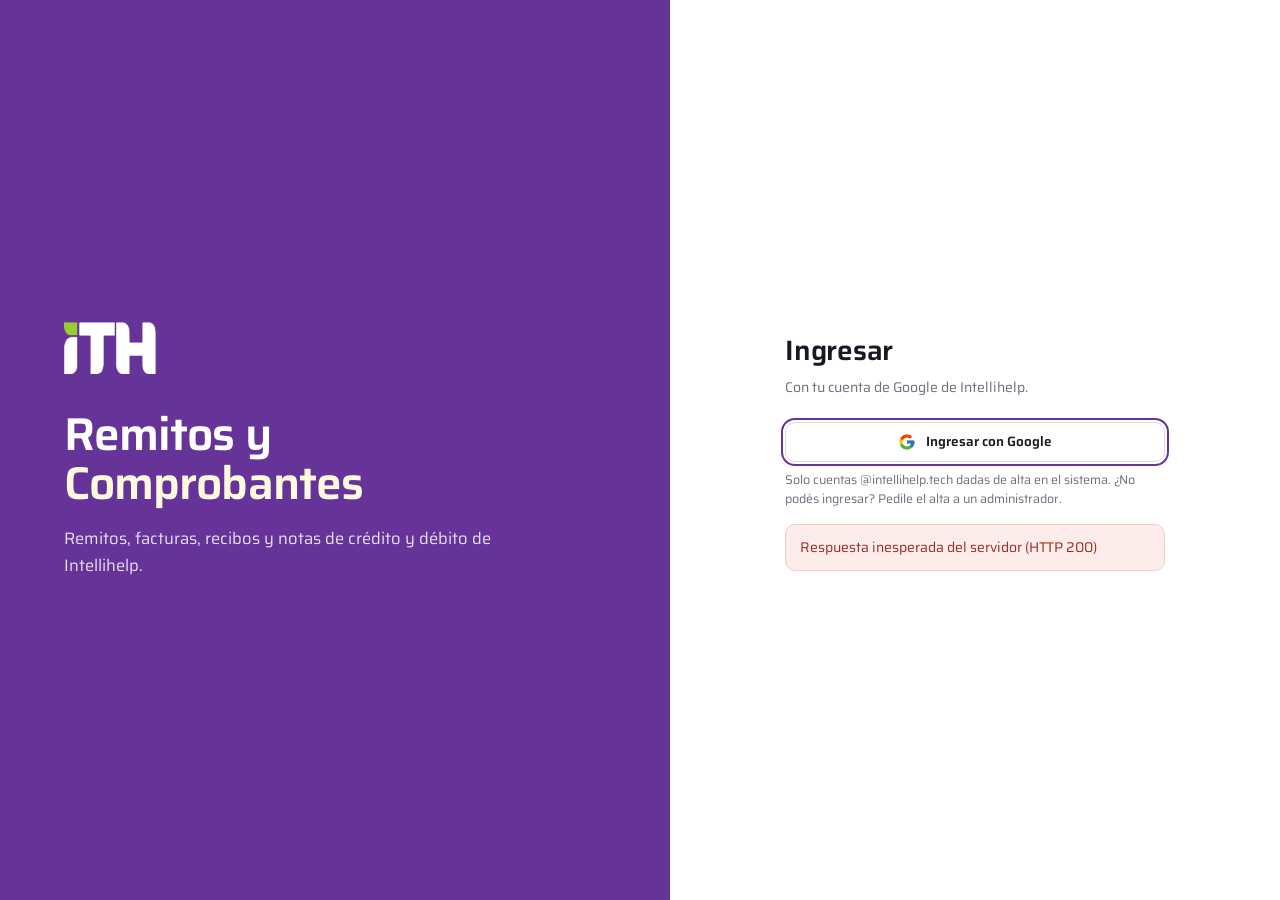
==== app/index.html @ 0719eb47 "Ingreso solo con Google: sin contraseñas ni segundo factor propios La aplicación es de uso interno y" ====
<!DOCTYPE html>
<html lang="es">
<head>
<meta charset="UTF-8">
<meta name="viewport" content="width=device-width, initial-scale=1">
<meta name="theme-color" content="#663399">
<meta name="description" content="Remitos, facturas, recibos y notas de crédito y débito de Intellihelp.">
<meta name="robots" content="noindex, nofollow">
<title>Remitos y Comprobantes · Intellihelp</title>
<link rel="stylesheet" href="css/fuentes.css?v=242">
<link rel="icon" href="assets/logos/favicon.png">
<link rel="stylesheet" href="css/styles.css?v=242">
</head>
<body data-view="inicio" class="sin-sesion">
<div class="app">

  <!-- ============================== Navegación ============================== -->
  <aside class="navbar" id="navbar" aria-label="Navegación principal">
    <div class="nav-brand">
      <img class="logo" src="assets/logos/ITH-logo-mark.png" alt="Intellihelp" width="46" height="26">
      <div class="brand-text"><strong>Intellihelp</strong><small>Remitos y comprobantes</small></div>
    </div>
    <nav class="nav-menu">
      <button class="nav-item" data-view="inicio">
        <svg viewBox="0 0 24 24" fill="none" stroke="currentColor" stroke-width="1.8" stroke-linecap="round" stroke-linejoin="round"><path d="M3 9.5 12 3l9 6.5V20a1 1 0 0 1-1 1h-5v-6H9v6H4a1 1 0 0 1-1-1z"/></svg>
        <span>Inicio</span></button>
      <p class="nav-label">Documentos</p>
      <button class="nav-item" data-view="remito">
        <svg viewBox="0 0 24 24" fill="none" stroke="currentColor" stroke-width="1.8" stroke-linecap="round" stroke-linejoin="round"><path d="M14 3H7a2 2 0 0 0-2 2v14a2 2 0 0 0 2 2h10a2 2 0 0 0 2-2V8z"/><path d="M14 3v5h5M9 13h6M9 17h6"/></svg>
        <span>Remitos</span></button>
      <button class="nav-item" data-view="factura">
        <svg viewBox="0 0 24 24" fill="none" stroke="currentColor" stroke-width="1.8" stroke-linecap="round" stroke-linejoin="round"><path d="M4 3h16v18l-3-2-2 2-3-2-3 2-2-2-3 2z"/><path d="M8 8h8M8 12h5"/></svg>
        <span>Facturas</span></button>
      <button class="nav-item" data-view="recibo">
        <svg viewBox="0 0 24 24" fill="none" stroke="currentColor" stroke-width="1.8" stroke-linecap="round" stroke-linejoin="round"><rect x="2" y="6" width="20" height="12" rx="2"/><circle cx="12" cy="12" r="2.5"/><path d="M6 12h.01M18 12h.01"/></svg>
        <span>Recibos</span></button>
      <button class="nav-item" data-view="nota">
        <svg viewBox="0 0 24 24" fill="none" stroke="currentColor" stroke-width="1.8" stroke-linecap="round" stroke-linejoin="round"><path d="M14 3H7a2 2 0 0 0-2 2v14a2 2 0 0 0 2 2h10a2 2 0 0 0 2-2V8z"/><path d="M14 3v5h5M9 15h6M12 12v6"/></svg>
        <span>Notas de crédito y débito</span></button>
      <p class="nav-label">Datos</p>
      <button class="nav-item" data-view="clientes">
        <svg viewBox="0 0 24 24" fill="none" stroke="currentColor" stroke-width="1.8" stroke-linecap="round" stroke-linejoin="round"><path d="M16 21v-2a4 4 0 0 0-4-4H6a4 4 0 0 0-4 4v2"/><circle cx="9" cy="7" r="4"/><path d="M22 21v-2a4 4 0 0 0-3-3.87M16 3.13A4 4 0 0 1 16 11"/></svg>
        <span>Clientes</span></button>
      <button class="nav-item" data-view="config">
        <svg viewBox="0 0 24 24" fill="none" stroke="currentColor" stroke-width="1.8" stroke-linecap="round" stroke-linejoin="round"><circle cx="12" cy="12" r="3"/><path d="M19.4 15a1.65 1.65 0 0 0 .33 1.82l.06.06a2 2 0 1 1-2.83 2.83l-.06-.06a1.65 1.65 0 0 0-1.82-.33 1.65 1.65 0 0 0-1 1.51V21a2 2 0 0 1-4 0v-.09A1.65 1.65 0 0 0 9 19.4a1.65 1.65 0 0 0-1.82.33l-.06.06a2 2 0 1 1-2.83-2.83l.06-.06a1.65 1.65 0 0 0 .33-1.82 1.65 1.65 0 0 0-1.51-1H3a2 2 0 0 1 0-4h.09A1.65 1.65 0 0 0 4.6 9a1.65 1.65 0 0 0-.33-1.82l-.06-.06a2 2 0 1 1 2.83-2.83l.06.06a1.65 1.65 0 0 0 1.82.33H9a1.65 1.65 0 0 0 1-1.51V3a2 2 0 0 1 4 0v.09a1.65 1.65 0 0 0 1 1.51 1.65 1.65 0 0 0 1.82-.33l.06-.06a2 2 0 1 1 2.83 2.83l-.06.06a1.65 1.65 0 0 0-.33 1.82V9a1.65 1.65 0 0 0 1.51 1H21a2 2 0 0 1 0 4h-.09a1.65 1.65 0 0 0-1.51 1Z"/></svg>
        <span>Configuración</span></button>
      <a class="nav-item solo-admin" href="panel.html" target="_blank" rel="noopener">
        <svg viewBox="0 0 24 24" fill="none" stroke="currentColor" stroke-width="1.8" stroke-linecap="round" stroke-linejoin="round"><rect x="3" y="3" width="7" height="9" rx="1.5"/><rect x="14" y="3" width="7" height="5" rx="1.5"/><rect x="14" y="12" width="7" height="9" rx="1.5"/><rect x="3" y="16" width="7" height="5" rx="1.5"/></svg>
        <span>Panel de la API</span></a>
    </nav>
    <div class="nav-foot">
      <div class="mode-chip" id="modeChip" title="Modo de trabajo y estado de la conexión"><span class="dot"></span><span id="modeChipT">Modo local</span></div>
      <div class="nav-user">
        <button class="nav-cuenta" id="btnCuenta" title="Mi cuenta"><span class="nav-ava" id="navAva">·</span><span class="nav-user-t"><strong id="navUser">Usuario</strong><small id="navRol"></small></span></button>
        <button class="icon-btn nav-salir" id="btnSalir" title="Cerrar sesión" aria-label="Cerrar sesión">
          <svg viewBox="0 0 24 24" fill="none" stroke="currentColor" stroke-width="1.9" stroke-linecap="round" stroke-linejoin="round"><path d="M9 21H5a2 2 0 0 1-2-2V5a2 2 0 0 1 2-2h4M16 17l5-5-5-5M21 12H9"/></svg></button>
      </div>
    </div>
  </aside>

  <div class="nav-backdrop" id="navBackdrop"></div>

  <!-- ============================ Área de trabajo ============================ -->
  <div class="workspace">
    <header class="topbar">
      <button class="icon-btn nav-toggle" id="btnNavToggle" title="Menú" aria-label="Mostrar u ocultar el menú">
        <svg viewBox="0 0 24 24" fill="none" stroke="currentColor" stroke-width="2" stroke-linecap="round"><path d="M3 6h18M3 12h18M3 18h18"/></svg>
      </button>
      <button class="icon-btn only-doc" id="btnToggleSidebar" title="Mostrar u ocultar el panel de datos" aria-label="Panel de datos">
        <svg viewBox="0 0 24 24" fill="none" stroke="currentColor" stroke-width="1.9" stroke-linecap="round" stroke-linejoin="round"><rect x="3" y="4" width="18" height="16" rx="2.5"/><path d="M9 4v16"/></svg>
      </button>
      <div class="crumb" id="crumb"><b>Inicio</b></div>
      <div class="spacer"></div>
      <div class="toolbar only-remito">
        <button class="btn ghost" id="btnNuevo" title="Empezar un remito nuevo">
          <svg viewBox="0 0 24 24" fill="none" stroke="currentColor" stroke-width="1.9" stroke-linecap="round"><path d="M12 5v14M5 12h14"/></svg><span>Nuevo</span></button>
        <button class="btn ghost" id="btnGuardar" title="Guardar (Ctrl+S)">
          <svg viewBox="0 0 24 24" fill="none" stroke="currentColor" stroke-width="1.9" stroke-linecap="round" stroke-linejoin="round"><path d="M19 21H5a2 2 0 0 1-2-2V5a2 2 0 0 1 2-2h11l5 5v11a2 2 0 0 1-2 2Z"/><path d="M17 21v-8H7v8M7 3v5h8"/></svg><span>Guardar</span></button>
        <button class="btn ghost" id="btnGuardados" title="Remitos guardados y copia de seguridad">
          <svg viewBox="0 0 24 24" fill="none" stroke="currentColor" stroke-width="1.9" stroke-linecap="round" stroke-linejoin="round"><path d="M3 7a2 2 0 0 1 2-2h4l2 2h8a2 2 0 0 1 2 2v8a2 2 0 0 1-2 2H5a2 2 0 0 1-2-2z"/></svg><span>Guardados</span></button>
        <span class="tb-divider"></span>
        <button class="btn ghost icon" id="btnAjustar" title="Ajuste fino de cada campo (milímetros)" aria-label="Ajustar campos">
          <svg viewBox="0 0 24 24" fill="none" stroke="currentColor" stroke-width="1.9" stroke-linecap="round"><path d="M4 21v-6M4 10V3M12 21v-9M12 6V3M20 21v-4M20 12V3M1 15h6M9 8h6M17 15h6"/></svg></button>
        <button class="btn ghost icon" id="btnCalibrar" title="Calibración de impresión" aria-label="Calibración">
          <svg viewBox="0 0 24 24" fill="none" stroke="currentColor" stroke-width="1.9" stroke-linecap="round" stroke-linejoin="round"><path d="M21 3H3v18h18z"/><path d="M3 9h3M3 15h3M9 3v3M15 3v3"/><circle cx="14" cy="14" r="3"/></svg></button>
        <button class="btn ghost" id="btnTestRemito" title="Imprimir una prueba con datos ficticios">
          <svg viewBox="0 0 24 24" fill="none" stroke="currentColor" stroke-width="1.9" stroke-linecap="round" stroke-linejoin="round"><path d="M9 3h6M10 3v6L4.5 18.5A2 2 0 0 0 6.2 21h11.6a2 2 0 0 0 1.7-2.5L14 9V3"/><path d="M7 15h10"/></svg><span>Prueba</span></button>
        <button class="btn ghost" id="btnAutorizar" title="Asigna el próximo número y el C.A.I. del talonario vigente">
          <svg viewBox="0 0 24 24" fill="none" stroke="currentColor" stroke-width="1.9" stroke-linecap="round" stroke-linejoin="round"><path d="M12 3 4 6v6c0 5 3.4 8.3 8 9 4.6-.7 8-4 8-9V6z"/><path d="m9 12 2 2 4-4"/></svg><span>Autorizar</span></button>
        <button class="btn ghost" id="btnDigital" title="Remito digital sin imprimir (RG 5678/2025): PDF y enlace de conformidad para el destinatario">
          <svg viewBox="0 0 24 24" fill="none" stroke="currentColor" stroke-width="1.9" stroke-linecap="round" stroke-linejoin="round"><rect x="6" y="2" width="12" height="20" rx="2"/><path d="M10 18h4M9 9l2 2 4-4"/></svg><span>Digital</span></button>
        <button class="btn primary" id="btnImprimir" title="Imprimir (Ctrl+P)">
          <svg viewBox="0 0 24 24" fill="none" stroke="currentColor" stroke-width="1.9" stroke-linecap="round" stroke-linejoin="round"><path d="M6 9V2h12v7M6 18H4a2 2 0 0 1-2-2v-5a2 2 0 0 1 2-2h16a2 2 0 0 1 2 2v5a2 2 0 0 1-2 2h-2"/><rect x="6" y="14" width="12" height="8" rx="1"/></svg><span>Imprimir</span></button>
      </div>
      <div class="toolbar only-comp">
        <button class="btn ghost" id="tbCompNuevo" title="Empezar un comprobante nuevo">
          <svg viewBox="0 0 24 24" fill="none" stroke="currentColor" stroke-width="1.9" stroke-linecap="round"><path d="M12 5v14M5 12h14"/></svg><span>Nuevo</span></button>
        <button class="btn ghost" id="tbCompGuardar" title="Guardar (Ctrl+S)">
          <svg viewBox="0 0 24 24" fill="none" stroke="currentColor" stroke-width="1.9" stroke-linecap="round" stroke-linejoin="round"><path d="M19 21H5a2 2 0 0 1-2-2V5a2 2 0 0 1 2-2h11l5 5v11a2 2 0 0 1-2 2Z"/><path d="M17 21v-8H7v8M7 3v5h8"/></svg><span>Guardar</span></button>
        <button class="btn ghost" id="tbCompPdf" title="Descargar en PDF">
          <svg viewBox="0 0 24 24" fill="none" stroke="currentColor" stroke-width="1.9" stroke-linecap="round" stroke-linejoin="round"><path d="M12 3v12m0 0 4-4m-4 4-4-4M5 21h14"/></svg><span>PDF</span></button>
        <button class="btn ghost" id="tbCompTest" title="Imprimir una prueba con datos ficticios">
          <svg viewBox="0 0 24 24" fill="none" stroke="currentColor" stroke-width="1.9" stroke-linecap="round" stroke-linejoin="round"><path d="M9 3h6M10 3v6L4.5 18.5A2 2 0 0 0 6.2 21h11.6a2 2 0 0 0 1.7-2.5L14 9V3"/><path d="M7 15h10"/></svg><span>Prueba</span></button>
        <button class="btn ghost" id="tbCompEmitir" hidden title="Guarda el comprobante y solicita el CAE a ARCA">
          <svg viewBox="0 0 24 24" fill="none" stroke="currentColor" stroke-width="1.9" stroke-linecap="round" stroke-linejoin="round"><path d="M12 3 4 6v6c0 5 3.4 8.3 8 9 4.6-.7 8-4 8-9V6z"/><path d="m9 12 2 2 4-4"/></svg><span>Emitir CAE</span></button>
        <button class="btn primary" id="tbCompImprimir" title="Imprimir (Ctrl+P)">
          <svg viewBox="0 0 24 24" fill="none" stroke="currentColor" stroke-width="1.9" stroke-linecap="round" stroke-linejoin="round"><path d="M6 9V2h12v7M6 18H4a2 2 0 0 1-2-2v-5a2 2 0 0 1 2-2h16a2 2 0 0 1 2 2v5a2 2 0 0 1-2 2h-2"/><rect x="6" y="14" width="12" height="8" rx="1"/></svg><span>Imprimir</span></button>
      </div>
    </header>

    <!-- ================================ Inicio ================================ -->
    <section class="view view-page" id="viewInicio">
      <div class="page-wrap-view">
        <div class="hero">
          <div>
            <h1 id="inicioHi">Buen día</h1>
            <p id="inicioFecha"></p>
          </div>
          <div class="quick">
            <button class="quick-btn" data-quick="remito"><span><svg viewBox="0 0 24 24" fill="none" stroke="currentColor" stroke-width="1.8" stroke-linecap="round" stroke-linejoin="round"><path d="M14 3H7a2 2 0 0 0-2 2v14a2 2 0 0 0 2 2h10a2 2 0 0 0 2-2V8z"/><path d="M14 3v5h5M12 11v6M9 14h6"/></svg></span>Nuevo remito</button>
            <button class="quick-btn" data-quick="factura"><span><svg viewBox="0 0 24 24" fill="none" stroke="currentColor" stroke-width="1.8" stroke-linecap="round" stroke-linejoin="round"><path d="M4 3h16v18l-3-2-2 2-3-2-3 2-2-2-3 2z"/><path d="M8 8h8M8 12h5"/></svg></span>Nueva factura</button>
            <button class="quick-btn" data-quick="recibo"><span><svg viewBox="0 0 24 24" fill="none" stroke="currentColor" stroke-width="1.8" stroke-linecap="round" stroke-linejoin="round"><rect x="2" y="6" width="20" height="12" rx="2"/><circle cx="12" cy="12" r="2.5"/></svg></span>Nuevo recibo</button>
            <button class="quick-btn" data-quick="cliente"><span><svg viewBox="0 0 24 24" fill="none" stroke="currentColor" stroke-width="1.8" stroke-linecap="round" stroke-linejoin="round"><path d="M16 21v-2a4 4 0 0 0-4-4H6a4 4 0 0 0-4 4v2"/><circle cx="9" cy="7" r="4"/><path d="M19 8v6M22 11h-6"/></svg></span>Nuevo cliente</button>
          </div>
        </div>
        <div class="stat-row" id="inicioStats"></div>
        <div class="card">
          <div class="card-head">
            <h2><svg viewBox="0 0 24 24" fill="none" stroke="currentColor" stroke-width="1.8" stroke-linecap="round" stroke-linejoin="round"><circle cx="12" cy="12" r="9"/><path d="M12 7v5l3 2"/></svg>Documentos recientes <em class="count" id="recentCount" hidden></em></h2>
            <div class="actions"><button class="btn sm" id="btnGestionar" title="Exportar o importar una copia de seguridad">Copia de seguridad</button></div>
          </div>
          <div class="doc-list" id="inicioRecent"></div>
        </div>
      </div>
    </section>

    <!-- ================================ Remito ================================ -->
    <section class="view view-remito" id="viewRemito">
      <div class="editor" id="editor">
        <div class="doc-aviso" id="remBloqueado" hidden>Remito autorizado: el número y el C.A.I. ya fueron asignados y sus datos no se modifican. Para un cambio, emití un remito nuevo.</div>
        <div class="section">
          <h3>Remito</h3>
          <div class="section-body">
            <div class="grid">
              <div class="field full"><label for="remFecha">Fecha <span class="note-auto">automática</span> <span class="note">(hora de Buenos Aires, editable)</span></label>
                <div class="inline-row">
                  <input type="date" id="remFecha" class="grow" data-path="fecha" title="Se completa con la fecha de hoy; se puede cambiar">
                  <button class="btn sm" id="btnFechaHoy" title="Volver a la fecha de hoy">Hoy</button>
                </div>
              </div>
              <div class="field"><label for="remPv">Punto de venta</label><input id="remPv" readonly title="Se define en Configuración → Conexión con ARCA"></div>
              <div class="field"><label for="remNumero">Nº de remito <span class="note-auto">lo asigna «Autorizar»</span></label><input id="remNumero" readonly placeholder="Sin autorizar" title="El número fiscal lo asigna la autorización contra el talonario vigente"></div>
              <div class="field"><label for="remCai">C.A.I.</label><input id="remCai" readonly placeholder="Lo asigna «Autorizar»" title="El C.A.I. sale del talonario cargado en el panel"></div>
              <div class="field"><label for="remCaiVto">Vencimiento del C.A.I.</label><input id="remCaiVto" readonly placeholder="—"></div>
              <div class="field full"><label for="remCopias">Ejemplares a imprimir</label><select id="remCopias">
                <option value="2">Original y duplicado (RG 1415)</option>
                <option value="1">Solo original</option>
              </select></div>
            </div>
            <div class="switch" id="remFacturadoFila" hidden>
              <label for="remFacturado">Facturado<span class="hint">Marcalo cuando el remito ya tiene su factura: sale de «pendientes de facturar».</span></label>
              <label class="toggle"><input type="checkbox" id="remFacturado"><span class="track"></span></label>
            </div>
            <p class="hint">El número, el C.A.I. y su vencimiento se imprimen en el documento completo. Con un talonario cargado, <b>Autorizar</b> los completa solos.</p>
          </div>
        </div>

        <div class="section">
          <h3>Cliente</h3>
          <div class="section-body">
            <div class="inline-row mb-md">
              <select id="selCliente" class="select-sm grow" aria-label="Cargar un cliente de la agenda"><option value="">Cargar cliente de la agenda…</option></select>
              <button class="btn sm" id="btnGuardarCliente" title="Guardar este cliente en la agenda">Guardar en agenda</button>
            </div>
            <div class="grid">
              <div class="field full"><label>Señor/es <span class="note">(opcional)</span></label><input data-path="cliente.senores" maxlength="160"></div>
              <div class="field full"><label>Razón social</label><input data-path="cliente.razonSocial" maxlength="160" autocomplete="organization"></div>
              <div class="field"><label>CUIT</label><input data-path="cliente.cuit" inputmode="numeric" pattern="[0-9]{2}-?[0-9]{8}-?[0-9]" maxlength="13" placeholder="30-12345678-9"></div>
              <div class="field"><label>Condición frente al IVA</label><select data-path="cliente.condIVA" title="Se imprime en el remito (RG 1415, Anexo V)">
                <option value="">Elegí…</option>
                <option>Responsable Inscripto</option>
                <option>Monotributo</option>
                <option>Exento</option>
                <option>No Responsable</option>
                <option>Consumidor Final</option>
                <option>Sujeto no categorizado</option>
              </select></div>
              <div class="field"><label>Teléfono</label><input type="tel" data-path="cliente.telefono" inputmode="tel" maxlength="40"></div>
              <div class="field full"><label>Domicilio</label><input data-path="cliente.domicilio" maxlength="160"></div>
              <div class="field"><label>Localidad</label><input data-path="cliente.localidad" maxlength="80"></div>
              <div class="field"><label>C.P.</label><input data-path="cliente.cp" maxlength="10" pattern="[A-Za-z]?[0-9]{4}[A-Za-z]{0,3}" placeholder="C1043 o 1043"></div>
              <div class="field"><label>Mail</label><input type="email" data-path="cliente.mail" inputmode="email" maxlength="120"></div>
              <div class="field"><label>Contacto</label><input data-path="cliente.nombre" maxlength="120"></div>
              <div class="field full"><label>Otros datos</label><input data-path="cliente.otrosDatos" maxlength="160"></div>
            </div>
          </div>
        </div>

        <div class="section">
          <h3>Ítems</h3>
          <div class="section-body">
            <div id="itemsList"></div>
            <button class="btn sm soft" id="btnAddItem">＋ Agregar ítem</button>
          </div>
        </div>

        <div class="section">
          <h3>Recibí conforme</h3>
          <div class="section-body">
            <div class="grid">
              <div class="field full">
                <label>Tipo de documento</label>
                <div class="radios">
                  <label><input type="radio" name="tipoDoc" value=""> Ninguno</label>
                  <label><input type="radio" name="tipoDoc" value="DNI"> DNI</label>
                  <label><input type="radio" name="tipoDoc" value="CI"> CI</label>
                  <label><input type="radio" name="tipoDoc" value="Pasaporte"> Pasaporte</label>
                  <label><input type="radio" name="tipoDoc" value="Otro"> Otro</label>
                </div>
              </div>
              <div class="field"><label>Nombre y apellido</label><input data-path="recibi.nombre" maxlength="120"></div>
              <div class="field"><label>Documento Nº</label><input data-path="recibi.documentoNro" inputmode="numeric" maxlength="20"></div>
              <div class="field"><label>Sector</label><input data-path="recibi.sector" maxlength="80"></div>
              <div class="field"><label>Puesto</label><input data-path="recibi.puesto" maxlength="80"></div>
            </div>
          </div>
        </div>

        <div class="section">
          <h3>Datos del transportista</h3>
          <div class="section-body">
            <div class="grid">
              <div class="field full"><label>Traslado</label><select data-path="transporte.tipo" title="Con transporte de un tercero se informan su razón social, CUIT y domicilio (RG 1415, Anexo V, IV)">
                <option value="">Elegí…</option>
                <option value="propio">Con transporte propio</option>
                <option value="tercero">Por un transportista (tercero)</option>
              </select></div>
              <div class="field"><label>Nombre o razón social</label><input data-path="transporte.nombre" maxlength="120"></div>
              <div class="field"><label>CUIT del transportista</label><input data-path="transporte.cuit" inputmode="numeric" maxlength="13" placeholder="30-12345678-9"></div>
              <div class="field full"><label>Domicilio del transportista</label><input data-path="transporte.domicilio" maxlength="160"></div>
              <div class="field"><label>Vehículo</label><input data-path="transporte.vehiculo" maxlength="120"></div>
              <div class="field"><label>Chofer</label><input data-path="transporte.chofer" maxlength="120"></div>
              <div class="field"><label>Lugar de entrega</label><input data-path="transporte.lugarEntrega" maxlength="160"></div>
              <div class="field"><label>Fecha</label><input type="date" data-path="transporte.fecha"></div>
              <div class="field"><label>Hora</label><input type="time" data-path="transporte.hora"></div>
              <div class="field full"><label>Observaciones</label><textarea data-path="transporte.observaciones" rows="2" maxlength="600"></textarea></div>
            </div>
          </div>
        </div>
      </div>

      <div class="preview-pane" id="previewPane">
        <div class="pv-tools no-print">
          <div class="mode-switch" id="modeSwitch" role="group" aria-label="Modo de impresión">
            <button data-mode="overlay" class="active" title="Imprime solo los datos sobre el remito pre-impreso">Sobre pre-impreso</button>
            <button data-mode="full" title="Genera el remito completo (papel en blanco o PDF)">Documento completo</button>
          </div>
          <button class="btn sm" id="btnPdf" title="Descargar el remito en PDF">
            <svg viewBox="0 0 24 24" fill="none" stroke="currentColor" stroke-width="1.9" stroke-linecap="round" stroke-linejoin="round"><path d="M12 3v12m0 0 4-4m-4 4-4-4M5 21h14"/></svg><span>PDF</span></button>
        </div>
        <div class="page-wrap">
          <div class="page" id="page">
            <div class="template" id="template"></div>
            <div class="data-layer" id="dataLayer"></div>
          </div>
        </div>
        <!-- Ejemplares ORIGINAL / DUPLICADO: se arman solo al imprimir (RG 1415, art. 14) -->
        <div class="print-copies" id="printCopies"></div>
        <div class="zoombar no-print">
          <button class="btn ghost" id="zoomOut" aria-label="Alejar">−</button>
          <span class="zval" id="zoomVal">100%</span>
          <button class="btn ghost" id="zoomIn" aria-label="Acercar">＋</button>
          <button class="btn ghost sm" id="zoomFit" title="Ajustar a la ventana" aria-label="Ajustar a la ventana">⤢</button>
        </div>
      </div>
    </section>

    <!-- ============================ Configuración ============================ -->
    <section class="view view-page" id="viewConfig">
      <div class="page-wrap-view">
        <div class="page-head">
          <div><h1>Configuración</h1><p>Impresión en este equipo y conexión con ARCA para la emisión electrónica.</p></div>
        </div>
        <div class="cfg-tabs" role="tablist">
          <button class="cfg-tab active" data-tab="local" role="tab">Impresión</button>
          <button class="cfg-tab" data-tab="api" role="tab">Conexión con ARCA</button>
          <button class="cfg-tab solo-admin" data-tab="usuarios" role="tab">Usuarios</button>
        </div>

        <div class="cfg-panel active" id="cfgLocal">
          <div class="cfg-card">
            <div class="cfg-card-head">
              <div><h3>Impresión en este equipo</h3><p>Los documentos se guardan en este navegador y se imprimen sin conexión. La calibración se ajusta una vez por impresora.</p></div>
              <span class="mode-pill on">Activa</span>
            </div>
            <ul class="cfg-list">
              <li>Impresión sobre el remito pre-impreso, calibrada al milímetro, o documento completo en papel en blanco o PDF.</li>
              <li>Agenda de clientes con importación desde CSV o Excel.</li>
              <li>Copia de seguridad: exportar e importar todos los datos en un archivo.</li>
            </ul>
            <div class="cfg-actions">
              <button class="btn" id="cfgOpenCalib">Abrir la calibración de impresión</button>
            </div>
          </div>
        </div>

        <div class="cfg-panel" id="cfgApi">
          <div class="cfg-card">
            <div class="cfg-card-head">
              <div><h3>Datos del emisor</h3><p>Facturas, recibos y notas con validez fiscal a través de los web services de ARCA. El remito se autoriza con su C.A.I.</p></div>
              <span class="mode-pill wait" id="apiStatePill">Pendiente</span>
            </div>
            <div class="cfg-grid">
              <div class="field"><label for="apiAmbiente">Ambiente</label><select id="apiAmbiente"><option value="homologacion">Homologación (pruebas)</option><option value="produccion">Producción</option></select></div>
              <div class="field"><label for="apiCuit">CUIT del emisor</label><input id="apiCuit" inputmode="numeric" pattern="[0-9]{2}-?[0-9]{8}-?[0-9]" maxlength="13" placeholder="30-71140975-7"></div>
              <div class="field"><label for="apiPv">Punto de venta <span class="note">(web services)</span></label><input id="apiPv" inputmode="numeric" pattern="[0-9]{1,5}" maxlength="5" placeholder="Ej. 2"></div>
              <div class="field"><label for="remPvCfg">Punto de venta de remitos <span class="note">(C.A.I.)</span></label><input id="remPvCfg" inputmode="numeric" pattern="[0-9]{1,5}" maxlength="5" placeholder="Ej. 1"></div>
            </div>
            <div class="switch cfg-switch">
              <label for="apiEnabled">Emisión electrónica<span class="hint">La numeración de cada comprobante se toma de ARCA (último autorizado + 1).</span></label>
              <label class="toggle"><input type="checkbox" id="apiEnabled"><span class="track"></span></label>
            </div>
            <p class="hint solo-operador">Solo un administrador puede modificar estos datos.</p>
            <div class="cfg-alert" id="apiAlert" hidden></div>
            <div class="cfg-actions">
              <button class="btn primary" id="apiSave">Guardar</button>
              <a class="btn ghost" href="docs/guia-credenciales-arca.pdf?v=242" target="_blank" rel="noopener">Instructivo de alta en ARCA (PDF)</a>
            </div>
          </div>

          <div class="cfg-card">
            <div class="cfg-card-head">
              <div><h3>Certificado digital</h3><p>El certificado y la clave privada se guardan en el servidor, cifrados. Nunca quedan en este navegador ni vuelven a mostrarse.</p></div>
              <span class="mode-pill wait" id="certPill">Sin cargar</span>
            </div>
            <div id="certStatus"></div>
            <div class="cfg-alert" id="certAlert" hidden></div>
            <div class="cfg-actions">
              <button class="btn primary" id="certUpload">Cargar certificado</button>
              <button class="btn" id="certTest" disabled>Probar conexión</button>
              <button class="btn danger" id="certDelete" disabled>Quitar</button>
            </div>
          </div>

          <div class="cfg-note">
            La numeración es correlativa por punto de venta y tipo de comprobante, y ARCA la valida al autorizar.
            El remito clase R no se autoriza por web service: lleva el <b>C.A.I.</b> del talonario, que se carga en el Panel.
          </div>
        </div>

        <div class="cfg-panel" id="cfgUsuarios">
          <div class="cfg-card">
            <div class="cfg-card-head">
              <div><h3>Usuarios</h3><p>Quiénes ingresan al sistema (con su cuenta de Google de Intellihelp) y con qué rol. Los operadores cargan e imprimen documentos; los administradores además gestionan usuarios, ajustes y el certificado de ARCA.</p></div>
              <button class="btn primary" id="btnNuevoUsuario">
                <svg viewBox="0 0 24 24" fill="none" stroke="currentColor" stroke-width="2" stroke-linecap="round"><path d="M12 5v14M5 12h14"/></svg><span>Nuevo usuario</span></button>
            </div>
            <div class="user-list" id="usuariosLista"></div>
          </div>
        </div>
      </div>
    </section>

    <!-- =============================== Clientes =============================== -->
    <section class="view view-page" id="viewClientes">
      <div class="page-wrap-view">
        <div class="page-head">
          <div><h1>Clientes</h1><p>Se cargan una vez y completan cualquier documento al instante.</p></div>
          <div class="actions">
            <button class="btn" id="btnImportarCli" title="Importar clientes desde un archivo CSV o Excel">
              <svg viewBox="0 0 24 24" fill="none" stroke="currentColor" stroke-width="1.9" stroke-linecap="round" stroke-linejoin="round"><path d="M12 15V3m0 0 4 4m-4-4-4 4M5 21h14"/></svg><span>Importar CSV o Excel</span></button>
            <button class="btn ghost" id="btnPlantillaCli" title="Descargar una planilla modelo">Planilla modelo</button>
            <button class="btn primary" id="btnNuevoCliente">
              <svg viewBox="0 0 24 24" fill="none" stroke="currentColor" stroke-width="2" stroke-linecap="round"><path d="M12 5v14M5 12h14"/></svg><span>Nuevo cliente</span></button>
          </div>
          <input type="file" id="cliImportFile" accept=".csv,.xlsx,.xls,text/csv,application/vnd.ms-excel,application/vnd.openxmlformats-officedocument.spreadsheetml.sheet" hidden>
        </div>
        <div class="clientes-bar">
          <div class="search-box">
            <svg viewBox="0 0 24 24" fill="none" stroke="currentColor" stroke-width="1.9" stroke-linecap="round" stroke-linejoin="round"><circle cx="11" cy="11" r="7"/><path d="m21 21-4.3-4.3"/></svg>
            <input id="cliSearch" type="search" placeholder="Buscar por razón social, CUIT, localidad o mail…" aria-label="Buscar clientes">
          </div>
          <span class="panel-count" id="cliCount"></span>
        </div>
        <div class="cli-grid" id="cliGrid"></div>
      </div>
    </section>

    <!-- ============== Comprobantes: factura, recibo y notas ============== -->
    <section class="view view-comprobante" id="viewComprobante">
      <div class="editor" id="compEditor"></div>
      <div class="preview-pane comp-preview" id="compPreview">
        <div class="pv-tools no-print">
          <span class="comp-badge" id="compBadge">Documento</span>
          <div class="comp-zoom">
            <button class="btn ghost" id="compZoomOut" aria-label="Alejar">−</button>
            <span class="zval" id="compZoomVal">100%</span>
            <button class="btn ghost" id="compZoomIn" aria-label="Acercar">＋</button>
            <button class="btn ghost sm" id="btnCompFit" title="Ajustar a la ventana" aria-label="Ajustar a la ventana">⤢</button>
          </div>
        </div>
        <div class="page-wrap" id="compWrap"><div class="comp-page" id="compPage"></div></div>
        <div class="print-copies" id="compPrintCopies"></div>
      </div>
    </section>
  </div>
</div>

<!-- ========================= Calibración de impresión ========================= -->
<div class="backdrop" id="backdrop"></div>
<aside class="calib" id="calib" aria-label="Calibración">
  <div class="calib-head">
    <h3>Calibración de impresión</h3>
    <button class="btn ghost icon" id="calibClose" aria-label="Cerrar">✕</button>
  </div>
  <div class="calib-body">
    <p class="cal-mode-wrap">Ajustando: <span class="cal-mode ov" id="calModeBadge">Sobre pre-impreso</span></p>
    <p class="hint">Cada modo guarda su propia calibración: lo que se mueve en el documento completo no afecta al pre-impreso.</p>
    <div class="row"><label for="calPaper">Tamaño de papel</label><select id="calPaper" class="select-sm"></select></div>
    <div class="row"><label for="calOffX">Desplazamiento horizontal (mm)</label><div class="slider"><input type="range" id="calOffX" min="-20" max="20" step="0.5"><output id="calOffXv"></output></div></div>
    <div class="row"><label for="calOffY">Desplazamiento vertical (mm)</label><div class="slider"><input type="range" id="calOffY" min="-20" max="20" step="0.5"><output id="calOffYv"></output></div></div>
    <div class="row"><label for="calScaleX">Escala horizontal (%)</label><div class="slider"><input type="range" id="calScaleX" min="90" max="110" step="0.25"><output id="calScaleXv"></output></div></div>
    <div class="row"><label for="calScaleY">Escala vertical (%)</label><div class="slider"><input type="range" id="calScaleY" min="90" max="110" step="0.25"><output id="calScaleYv"></output></div></div>
    <div class="row"><label for="calFont">Tamaño de letra (%)</label><div class="slider"><input type="range" id="calFont" min="80" max="130" step="1"><output id="calFontv"></output></div></div>
    <div class="row"><label for="calGuide">Opacidad del formulario guía (%)</label><div class="slider"><input type="range" id="calGuide" min="0" max="70" step="1"><output id="calGuidev"></output></div></div>
    <p class="hint">Para calibrar: imprimí la hoja de prueba sobre un remito pre-impreso y ajustá el desplazamiento hasta que todo coincida. Imprimí con márgenes en cero y sin «ajustar a la página».</p>
  </div>
  <div class="calib-foot">
    <button class="btn sm" id="calPositions" title="Imprime el nombre de cada campo en su lugar">Probar posiciones</button>
    <button class="btn sm" id="calTest" title="Imprime una grilla en milímetros">Hoja de prueba</button>
    <button class="btn sm danger" id="calReset">Restablecer</button>
  </div>
</aside>

<!-- ============================ Remitos guardados ============================ -->
<div class="backdrop" id="backdrop2"></div>
<aside class="calib" id="saved" aria-label="Remitos guardados">
  <div class="calib-head">
    <h3>Remitos guardados</h3>
    <button class="btn ghost icon" id="savedClose" aria-label="Cerrar">✕</button>
  </div>
  <div class="calib-body"><div id="savedList"></div></div>
  <div class="calib-foot">
    <button class="btn sm solo-admin" id="btnExport" title="Descarga remitos, comprobantes y clientes (queda registrado en la auditoría)">Exportar copia de seguridad</button>
    <button class="btn sm solo-admin" id="btnImport">Importar</button>
    <input type="file" id="importFile" accept="application/json,.json" hidden>
  </div>
</aside>

<!-- ============================== Ajuste por campo ============================== -->
<div class="backdrop" id="backdrop3"></div>
<aside class="calib wide" id="adjust" aria-label="Ajuste fino por campo">
  <div class="calib-head">
    <h3>Ajuste fino por campo</h3>
    <button class="btn ghost icon" id="adjustClose" aria-label="Cerrar">✕</button>
  </div>
  <div class="calib-body">
    <p class="cal-mode-wrap">Ajustando: <span class="cal-mode ov" id="adjModeBadge">Sobre pre-impreso</span></p>
    <p class="hint">Mueve cada campo al milímetro. Se guarda solo y se aplica al instante; cada modo tiene su propio ajuste.</p>
    <div class="adj-tools">
      <label for="adjStep">Paso <select id="adjStep" class="select-sm"><option value="0.5">0,5 mm</option><option value="0.25">0,25 mm</option><option value="1">1 mm</option></select></label>
      <button class="btn sm danger ml-auto" id="adjResetAll">Restablecer todo</button>
    </div>
    <div class="adj-head"><span>Campo</span><span>Horizontal</span><span>Vertical</span></div>
    <div id="adjList"></div>
  </div>
</aside>

<!-- ================================ Cliente ================================ -->
<div class="backdrop" id="backdrop4"></div>
<aside class="calib wide" id="clienteModal" aria-label="Cliente">
  <div class="calib-head">
    <h3 id="cliModalTitle">Nuevo cliente</h3>
    <button class="btn ghost icon" id="cliModalClose" aria-label="Cerrar">✕</button>
  </div>
  <div class="calib-body">
    <div class="grid">
      <div class="field full"><label for="cliRazon">Razón social</label><input id="cliRazon" maxlength="160"></div>
      <div class="field"><label for="cliCuit">CUIT</label><input id="cliCuit" inputmode="numeric" pattern="[0-9]{2}-?[0-9]{8}-?[0-9]" maxlength="13" placeholder="30-12345678-9"></div>
      <div class="field"><label for="cliTel">Teléfono</label><input type="tel" id="cliTel" inputmode="tel" maxlength="40"></div>
      <div class="field full"><label for="cliSenores">Señor/es <span class="note">(opcional)</span></label><input id="cliSenores" maxlength="160"></div>
      <div class="field full"><label for="cliDom">Domicilio</label><input id="cliDom" maxlength="160"></div>
      <div class="field"><label for="cliLoc">Localidad</label><input id="cliLoc" maxlength="80"></div>
      <div class="field"><label for="cliCp">C.P.</label><input id="cliCp" maxlength="10" pattern="[A-Za-z]?[0-9]{4}[A-Za-z]{0,3}" placeholder="C1043 o 1043"></div>
      <div class="field"><label for="cliMail">Mail</label><input type="email" id="cliMail" inputmode="email" maxlength="120"></div>
      <div class="field"><label for="cliNombre">Contacto</label><input id="cliNombre" maxlength="120"></div>
      <div class="field full"><label for="cliOtros">Otros datos</label><input id="cliOtros" maxlength="160"></div>
    </div>
  </div>
  <div class="calib-foot">
    <button class="btn primary" id="cliSave">Guardar cliente</button>
    <button class="btn ghost" id="cliCancel">Cancelar</button>
  </div>
</aside>

<!-- ======================== Carga del certificado de ARCA ======================== -->
<div class="backdrop" id="backdrop5"></div>
<aside class="calib wide" id="certModal" aria-label="Cargar certificado de ARCA">
  <div class="calib-head">
    <h3>Cargar certificado de ARCA</h3>
    <button class="btn ghost icon" id="certClose" aria-label="Cerrar">✕</button>
  </div>
  <form class="calib-body" id="certForm" autocomplete="off">
    <div class="secure-note">
      <svg viewBox="0 0 24 24" fill="none" stroke="currentColor" stroke-width="1.9" stroke-linecap="round" stroke-linejoin="round"><rect x="4" y="11" width="16" height="10" rx="2"/><path d="M8 11V7a4 4 0 0 1 8 0v4"/></svg>
      <span>Los archivos viajan una sola vez por HTTPS al servidor, que valida que la clave corresponda al certificado y los guarda cifrados (AES-256-GCM). No se guardan en este equipo.</span>
    </div>
    <div class="grid">
      <div class="field full"><label for="certAmbiente">Ambiente</label><select id="certAmbiente"><option value="homologacion">Homologación (pruebas)</option><option value="produccion">Producción</option></select></div>
      <div class="field full"><label>Certificado <span class="note">(.crt o .pem emitido por ARCA)</span></label><div class="file-pick"><input type="file" id="certFile" accept=".crt,.pem,.cer,application/x-x509-ca-cert"><label for="certFile" class="btn sm">Elegir archivo</label><span class="file-name" data-for="certFile">Ningún archivo elegido</span></div></div>
      <div class="field full"><label>Clave privada <span class="note">(.key generada con el pedido)</span></label><div class="file-pick"><input type="file" id="keyFile" accept=".key,.pem"><label for="keyFile" class="btn sm">Elegir archivo</label><span class="file-name" data-for="keyFile">Ningún archivo elegido</span></div></div>
      <div class="field full"><label for="keyPass">Contraseña de la clave <span class="note">(solo si la clave está protegida)</span></label><input type="password" id="keyPass" autocomplete="off"></div>
      <p class="hint full">La operación se confirma con tu ingreso con Google. Si pasaron más de 15 minutos desde que ingresaste, se te pide confirmar con Google de nuevo.</p>
    </div>
    <div class="cfg-alert" id="certFormAlert" hidden></div>
  </form>
  <div class="calib-foot">
    <button class="btn primary" id="certSend" form="certForm" type="submit">Validar y guardar</button>
    <button class="btn ghost" id="certCancel" type="button">Cancelar</button>
  </div>
</aside>

<!-- ============================= Remito digital ============================= -->
<div class="backdrop" id="backdrop8"></div>
<aside class="calib" id="digitalModal" aria-label="Remito digital">
  <div class="calib-head">
    <h3>Remito digital</h3>
    <button class="btn ghost icon" id="digitalClose" aria-label="Cerrar">✕</button>
  </div>
  <div class="calib-body">
    <p class="hint">RG 5678/2025: el remito autorizado puede no imprimirse si viaja en formato digital (por ejemplo, el PDF en el celular del chofer) y el destinatario confirma la recepción por este enlace. La copia digital se conserva en el sistema.</p>
    <div id="digitalEstado"></div>
    <div class="tfa-qr" id="digitalQr"></div>
    <div class="field full"><label for="digitalUrl">Enlace de conformidad</label>
      <div class="inline-row"><input id="digitalUrl" readonly class="grow"><button class="btn sm" type="button" id="digitalCopiar">Copiar</button></div>
    </div>
    <div class="inline-row mt-sm">
      <button class="btn sm" type="button" id="digitalCompartir">Compartir</button>
      <a class="btn sm" id="digitalCorreo" href="#">Enviar por correo</a>
      <button class="btn sm" type="button" id="digitalRenovar">Generar un enlace nuevo</button>
    </div>
    <p class="hint">El enlace vence a los 60 días. Generar uno nuevo invalida el anterior.</p>
  </div>
  <div class="calib-foot">
    <button class="btn primary" type="button" id="digitalPdf">Descargar PDF digital</button>
    <button class="btn ghost" type="button" id="digitalCancelar">Cerrar</button>
  </div>
</aside>

<!-- ================================ Mi cuenta ================================ -->
<div class="backdrop" id="backdrop6"></div>
<aside class="calib" id="cuentaModal" aria-label="Mi cuenta">
  <div class="calib-head">
    <h3>Mi cuenta</h3>
    <button class="btn ghost icon" id="cuentaClose" aria-label="Cerrar">✕</button>
  </div>
  <div class="calib-body">
    <div class="cuenta-datos">
      <strong id="cuentaNombre"></strong>
      <span id="cuentaEmail"></span>
      <span class="cal-mode ov" id="cuentaRol"></span>
    </div>
    <p class="hint">Ingresás con tu cuenta de Google de Intellihelp: la aplicación no usa contraseñas propias. La seguridad de la cuenta (contraseña y verificación en dos pasos) se administra en Google.</p>
    <button class="btn danger mt-sm" type="button" id="cuentaSalir">Cerrar sesión</button>
  </div>
</aside>

<!-- ================================= Usuario ================================= -->
<div class="backdrop" id="backdrop7"></div>
<aside class="calib wide" id="usuarioModal" aria-label="Usuario">
  <div class="calib-head">
    <h3 id="usuarioTitulo">Nuevo usuario</h3>
    <button class="btn ghost icon" id="usuarioClose" aria-label="Cerrar">✕</button>
  </div>
  <form class="calib-body" id="usuarioForm" autocomplete="off">
    <div class="grid">
      <div class="field full"><label for="usrNombre">Nombre y apellido</label><input id="usrNombre" placeholder="Nombre y apellido" maxlength="120" required></div>
      <div class="field full"><label for="usrEmail">Correo</label><input type="email" id="usrEmail" placeholder="nombre@intellihelp.tech" maxlength="160" required></div>
      <div class="field full"><label for="usrRol">Rol</label><select id="usrRol"><option value="operador">Operador</option><option value="admin">Administrador</option></select></div>
    </div>
    <div class="switch" id="usrActivoFila">
      <label for="usrActivo">Usuario activo<span class="hint">Un usuario desactivado no puede ingresar.</span></label>
      <label class="toggle"><input type="checkbox" id="usrActivo"><span class="track"></span></label>
    </div>
    <p class="hint" id="usrAyuda">La persona ingresa con «Ingresar con Google» usando este correo de Intellihelp: no hay contraseñas que entregar.</p>
    <div class="cfg-alert" id="usuarioAlert" hidden></div>
    <div class="usr-acciones" id="usrAcciones">
      <button class="btn sm danger" type="button" id="usrEliminar">Eliminar usuario</button>
    </div>
  </form>
  <div class="calib-foot">
    <button class="btn primary" type="submit" form="usuarioForm">Guardar</button>
    <button class="btn ghost" type="button" id="usuarioCancel">Cancelar</button>
  </div>
</aside>

<!-- ================================= Acceso ================================= -->
<div class="acceso" id="acceso" hidden>
  <div class="acceso-hero">
    <img src="assets/logos/ITH-logo-mark.png" alt="Intellihelp" width="92" height="52">
    <h1>Remitos y<br><span>Comprobantes</span></h1>
    <p>Remitos, facturas, recibos y notas de crédito y débito de Intellihelp.</p>
  </div>
  <div class="acceso-panel">
    <div class="acceso-form" id="formIngreso">
      <h2>Ingresar</h2>
      <p class="muted">Con tu cuenta de Google de Intellihelp.</p>
      <div class="ingreso-google" id="ingresoGoogleFila">
        <a class="btn block google" id="ingresoGoogle" href="api/google.php?accion=inicio">
          <svg viewBox="0 0 48 48" aria-hidden="true"><path fill="#FFC107" d="M43.6 20.5H42V20H24v8h11.3C33.7 32.7 29.3 36 24 36c-6.6 0-12-5.4-12-12s5.4-12 12-12c3.1 0 5.9 1.2 8 3.1l5.7-5.7C34.1 6.1 29.3 4 24 4 12.9 4 4 12.9 4 24s8.9 20 20 20 20-8.9 20-20c0-1.3-.1-2.4-.4-3.5z"/><path fill="#FF3D00" d="m6.3 14.7 6.6 4.8C14.7 15.1 19 12 24 12c3.1 0 5.9 1.2 8 3.1l5.7-5.7C34.1 6.1 29.3 4 24 4 16.3 4 9.7 8.3 6.3 14.7z"/><path fill="#4CAF50" d="M24 44c5.2 0 9.9-2 13.4-5.2l-6.2-5.2C29.2 35.1 26.7 36 24 36c-5.3 0-9.7-3.3-11.3-8l-6.5 5C9.5 39.6 16.2 44 24 44z"/><path fill="#1976D2" d="M43.6 20.5H42V20H24v8h11.3c-.8 2.2-2.2 4.2-4.1 5.6l6.2 5.2C37 39.2 44 34 44 24c0-1.3-.1-2.4-.4-3.5z"/></svg>
          <span>Ingresar con Google</span></a>
        <p class="hint">Solo cuentas @intellihelp.tech dadas de alta en el sistema. ¿No podés ingresar? Pedile el alta a un administrador.</p>
      </div>
    </div>
    <div class="acceso-aviso" id="accesoAviso" role="alert" hidden></div>
  </div>
</div>

<div class="toast" id="toast" role="status" aria-live="polite"></div>

<script src="js/config.js?v=242"></script>
<script src="js/calculos.js?v=242"></script>
<script src="js/lib/qrcode.js?v=242"></script>
<script src="js/app.js?v=242"></script>
<script src="js/servidor.js?v=242"></script>
</body>
</html>
---- app/css/fuentes.css ----
/*
 * Remitos y Comprobantes — Intellihelp
 *
 * Tipografía Saira (SIL Open Font License 1.1, ver assets/fonts/OFL.txt), servida
 * desde el propio sitio: sin solicitudes a terceros. Fuente variable 400–800.
 */
@font-face {
  font-family: 'Saira';
  font-style: normal;
  font-weight: 400 800;
  font-display: swap;
  src: url('../assets/fonts/saira-latin-ext.woff2') format('woff2');
  unicode-range: U+0100-02BA, U+02BD-02C5, U+02C7-02CC, U+02CE-02D7, U+02DD-02FF, U+0304, U+0308, U+0329, U+1D00-1DBF,
    U+1E00-1E9F, U+1EF2-1EFF, U+2020, U+20A0-20AB, U+20AD-20C4, U+2113, U+2C60-2C7F, U+A720-A7FF;
}
@font-face {
  font-family: 'Saira';
  font-style: normal;
  font-weight: 400 800;
  font-display: swap;
  src: url('../assets/fonts/saira-latin.woff2') format('woff2');
  unicode-range: U+0000-00FF, U+0131, U+0152-0153, U+02BB-02BC, U+02C6, U+02DA, U+02DC, U+0304, U+0308, U+0329,
    U+2000-206F, U+20AC, U+2122, U+2191, U+2193, U+2212, U+2215, U+FEFF, U+FFFD;
}
---- app/css/styles.css ----
/**
 * Remitos y Comprobantes — Intellihelp
 *
 * Hoja de estilos de la aplicación.
 *
 * Identidad visual: tipografía Saira · paleta #663399 · #9f88b1 · #fff6ff · #fffade · texto #161922.
 * Colores planos, sin degradados. Las secciones «Documento» e «Impresión» definen
 * medidas físicas en milímetros: cualquier cambio ahí se verifica imprimiendo.
 *
 * @author    Brian Gabriel Sierra <bsierra@intellihelp.tech>
 * @copyright 2026 Intellihelp
 */
:root {
  --surface: #ffffff;
  --canvas: #fff6ff;
  --primary: #663399;
  --primary-700: #522980;
  --primary-900: #3d1f5c;
  --primary-50: #fff6ff;
  --primary-100: #e6dcec;
  --lilac: #9f88b1;
  --cream: #fffade;
  --cream-line: #ece3a6;
  --ink: #161922;
  --ink-2: #3d4150;
  --muted: #6b6f7b;
  --faint: #a19cab;
  --line: #ebe2ef;
  --line-2: #f5eef7;
  --field-line: #ddd8e4;
  --warn: #6e5a00;
  --danger: #c0392b;
  --danger-50: #fcedeb;
  --danger-line: #f2cdc8;
  --stage: #f1e9f4;
  --radius: 14px;
  --radius-sm: 10px;
  --shadow: 0 1px 2px rgba(22, 25, 34, 0.04), 0 4px 16px rgba(22, 25, 34, 0.05);
  --shadow-lg: 0 10px 40px rgba(45, 22, 71, 0.14);
  --ring: 0 0 0 3px var(--primary-100);
  --nav: 252px;
  --sans: 'Saira', system-ui, -apple-system, 'Segoe UI', sans-serif;
  --ease: cubic-bezier(0.4, 0, 0.2, 1);
  font-synthesis: none;
}

* {
  box-sizing: border-box;
}
html,
body {
  margin: 0;
  height: 100%;
}
body {
  font-family: var(--sans);
  font-size: 14px;
  line-height: 1.5;
  color: var(--ink);
  background: var(--canvas);
  -webkit-font-smoothing: antialiased;
}
button,
input,
select,
textarea {
  font-family: inherit;
}
a {
  color: var(--primary);
}
::selection {
  background: var(--primary-100);
}
[hidden] {
  display: none !important;
}
:focus-visible {
  outline: 2px solid var(--primary);
  outline-offset: 2px;
}
.app {
  display: flex;
  height: 100vh;
  overflow: hidden;
}

* {
  scrollbar-width: thin;
  scrollbar-color: #d9cfe0 transparent;
}
*::-webkit-scrollbar {
  width: 10px;
  height: 10px;
}
*::-webkit-scrollbar-thumb {
  background: #d9cfe0;
  border-radius: 10px;
  border: 3px solid transparent;
  background-clip: padding-box;
}

/* ---------- Navegación lateral ---------- */
.navbar {
  width: var(--nav);
  flex-shrink: 0;
  display: flex;
  flex-direction: column;
  gap: 2px;
  background: var(--primary);
  color: #fff;
  padding: 20px 14px;
  overflow-y: auto;
  z-index: 40;
  transition: margin-left 0.3s var(--ease);
}
.app.nav-collapsed .navbar {
  margin-left: calc(var(--nav) * -1);
}
.nav-brand {
  display: flex;
  align-items: center;
  gap: 12px;
  padding: 4px 8px 22px;
}
.nav-brand .logo {
  width: 46px;
  height: auto;
  flex: none;
}
.brand-text {
  display: flex;
  flex-direction: column;
  line-height: 1.15;
  min-width: 0;
}
.brand-text strong {
  font-size: 17px;
  font-weight: 600;
  color: #fff;
}
.brand-text small {
  font-size: 12px;
  opacity: 0.75;
  letter-spacing: 0.02em;
}
.nav-menu {
  display: flex;
  flex-direction: column;
  gap: 2px;
  flex: 1;
}
.nav-label {
  margin: 16px 12px 6px;
  font-size: 11px;
  text-transform: uppercase;
  letter-spacing: 0.08em;
  opacity: 0.6;
}
.nav-item {
  display: flex;
  align-items: center;
  gap: 12px;
  width: 100%;
  padding: 10px 12px;
  border: 0;
  border-radius: 10px;
  background: transparent;
  color: rgba(255, 255, 255, 0.82);
  font-size: 14.5px;
  font-weight: 500;
  text-align: left;
  cursor: pointer;
  transition:
    background 0.15s,
    color 0.15s;
}
.nav-item {
  text-decoration: none;
}
.nav-item svg {
  width: 20px;
  height: 20px;
  flex-shrink: 0;
}
.nav-item > span {
  flex: 1;
}
.nav-item:hover {
  background: rgba(255, 255, 255, 0.09);
  color: #fff;
}
.nav-item.active {
  background: #fff;
  color: var(--primary);
  box-shadow: 0 2px 10px rgba(0, 0, 0, 0.12);
}
.nav-foot {
  display: flex;
  flex-direction: column;
  gap: 8px;
  border-top: 1px solid rgba(255, 255, 255, 0.15);
  padding-top: 14px;
  margin-top: 10px;
}
.nav-user {
  display: flex;
  align-items: center;
  gap: 10px;
  padding: 4px 6px;
}
.nav-ava {
  width: 38px;
  height: 38px;
  border-radius: 50%;
  display: grid;
  place-items: center;
  flex: none;
  background: rgba(255, 255, 255, 0.18);
  color: #fff;
  font-size: 13px;
  font-weight: 600;
}
.nav-user-t {
  display: flex;
  flex-direction: column;
  line-height: 1.2;
  min-width: 0;
}
.nav-user-t strong {
  font-size: 14px;
  font-weight: 600;
  white-space: nowrap;
  overflow: hidden;
  text-overflow: ellipsis;
}
.nav-user-t small {
  font-size: 12px;
  opacity: 0.7;
}
.mode-chip {
  display: flex;
  align-items: center;
  gap: 8px;
  font-size: 12.5px;
  font-weight: 600;
  color: #fff;
  background: rgba(255, 255, 255, 0.1);
  border-radius: 10px;
  padding: 8px 11px;
}
.mode-chip .dot {
  width: 8px;
  height: 8px;
  border-radius: 50%;
  background: var(--cream);
  box-shadow: 0 0 0 3px rgba(255, 250, 222, 0.25);
  flex: none;
}
.mode-chip.api .dot {
  background: #fff;
}
.mode-chip.offline {
  background: rgba(192, 57, 43, 0.3);
}
.mode-chip.offline .dot {
  background: #ffb4ab;
  box-shadow: 0 0 0 3px rgba(255, 180, 171, 0.3);
}
.nav-backdrop {
  position: fixed;
  inset: 0;
  background: rgba(22, 25, 34, 0.4);
  z-index: 65;
  opacity: 0;
  pointer-events: none;
  transition: opacity 0.25s var(--ease);
}

/* ---------- Área de trabajo ---------- */
.workspace {
  flex: 1;
  display: flex;
  flex-direction: column;
  min-width: 0;
  overflow-x: hidden;
}
.view {
  flex: 1;
  min-height: 0;
  display: none;
}
.view.active {
  display: flex;
}
.view-page.active {
  display: block;
  overflow-y: auto;
}
.view-remito,
.view-comprobante {
  position: relative;
  min-width: 0;
}
.topbar {
  display: flex;
  align-items: center;
  gap: 12px;
  height: 64px;
  padding: 0 20px;
  flex-shrink: 0;
  z-index: 30;
  min-width: 0;
  background: rgba(255, 255, 255, 0.86);
  backdrop-filter: saturate(1.4) blur(12px);
  border-bottom: 1px solid var(--line);
}
.topbar .spacer {
  flex: 1;
}
.crumb {
  display: flex;
  align-items: center;
  gap: 8px;
  font-size: 15px;
  color: var(--muted);
  font-weight: 500;
  min-width: 0;
  white-space: nowrap;
  overflow: hidden;
  text-overflow: ellipsis;
}
.crumb i {
  font-style: normal;
  color: var(--faint);
}
.crumb b {
  color: var(--ink-2);
  font-weight: 600;
  overflow: hidden;
  text-overflow: ellipsis;
}
.toolbar {
  display: flex;
  align-items: center;
  gap: 6px;
}
.toolbar.only-comp {
  display: none;
}
body[data-view='factura'] .toolbar.only-comp,
body[data-view='recibo'] .toolbar.only-comp,
body[data-view='nota'] .toolbar.only-comp {
  display: flex;
}
body:not([data-view='remito']) .only-remito {
  display: none !important;
}
body[data-view='inicio'] .only-doc,
body[data-view='config'] .only-doc,
body[data-view='clientes'] .only-doc {
  display: none !important;
}
.page-wrap-view {
  max-width: 1120px;
  margin: 0 auto;
  padding: 28px;
  width: 100%;
  display: flex;
  flex-direction: column;
  gap: 20px;
}

/* ---------- Botones ---------- */
.btn {
  display: inline-flex;
  align-items: center;
  justify-content: center;
  gap: 8px;
  padding: 10px 16px;
  border-radius: var(--radius-sm);
  border: 1px solid var(--line);
  background: #fff;
  color: var(--ink-2);
  font-size: 13.5px;
  font-weight: 600;
  line-height: 1;
  cursor: pointer;
  white-space: nowrap;
  text-decoration: none;
  transition:
    background 0.15s,
    border-color 0.15s,
    color 0.15s,
    box-shadow 0.15s,
    transform 0.05s;
}
.btn svg {
  width: 17px;
  height: 17px;
  flex-shrink: 0;
}
.btn:hover {
  border-color: var(--primary-100);
  background: var(--primary-50);
  color: var(--primary);
}
.btn:active {
  transform: translateY(1px);
}
.btn:disabled {
  opacity: 0.55;
  pointer-events: none;
}
.btn.primary {
  background: var(--primary);
  border-color: transparent;
  color: #fff;
  box-shadow: 0 2px 8px rgba(102, 51, 153, 0.25);
}
.btn.primary:hover {
  background: var(--primary-700);
  color: #fff;
}
.btn.soft {
  background: var(--primary-50);
  border-color: var(--primary-100);
  color: var(--primary);
}
.btn.soft:hover {
  background: var(--primary-100);
}
.btn.ghost {
  border-color: transparent;
  background: transparent;
}
.btn.ghost:hover {
  background: var(--primary-50);
}
.btn.danger {
  color: var(--danger);
  border-color: var(--danger-line);
}
.btn.danger:hover {
  background: var(--danger-50);
  color: var(--danger);
}
.btn.ghost.danger {
  border-color: transparent;
}
.btn.icon {
  padding: 0;
  width: 38px;
  height: 38px;
}
.btn.sm {
  padding: 8px 12px;
  font-size: 13px;
}
.btn.sm.icon {
  width: 34px;
  height: 34px;
}
.btn.lg {
  padding: 13px 20px;
  font-size: 14.5px;
}
.btn.block {
  width: 100%;
}
.icon-btn {
  display: inline-grid;
  place-items: center;
  width: 38px;
  height: 38px;
  flex-shrink: 0;
  border: 0;
  border-radius: 10px;
  background: transparent;
  color: var(--ink-2);
  cursor: pointer;
  transition:
    background 0.15s,
    color 0.15s;
}
.icon-btn svg {
  width: 20px;
  height: 20px;
}
.icon-btn:hover {
  background: var(--primary-50);
  color: var(--primary);
}
.icon-btn.danger:hover {
  background: var(--danger-50);
  color: var(--danger);
}
.tb-divider {
  width: 1px;
  height: 24px;
  background: var(--line);
  margin: 0 4px;
}

/* ---------- Formularios ---------- */
.editor {
  width: 420px;
  flex: 0 0 420px;
  background: var(--surface);
  border-right: 1px solid var(--line);
  overflow-y: auto;
  padding: 18px 18px 80px;
  min-width: 0;
  transition:
    margin-left 0.3s var(--ease),
    opacity 0.2s var(--ease);
}
.app.sidebar-hidden .editor {
  margin-left: -420px;
  opacity: 0;
  pointer-events: none;
}
.section {
  margin-bottom: 14px;
  border: 1px solid var(--line);
  border-radius: var(--radius);
  background: var(--surface);
  overflow: hidden;
}
.section > h3 {
  margin: 0;
  padding: 13px 16px 11px;
  font-size: 12px;
  font-weight: 600;
  letter-spacing: 0.06em;
  text-transform: uppercase;
  color: var(--muted);
  display: flex;
  align-items: center;
  gap: 9px;
  border-bottom: 1px solid var(--line-2);
  background: var(--primary-50);
}
.section > h3::before {
  content: '';
  width: 8px;
  height: 8px;
  border-radius: 50%;
  background: var(--primary);
}
.section-body {
  padding: 16px;
}
.grid {
  display: grid;
  grid-template-columns: 1fr 1fr;
  gap: 14px 12px;
}
.grid .full {
  grid-column: 1 / -1;
}
.field {
  display: flex;
  flex-direction: column;
  gap: 6px;
  min-width: 0;
}
.field > label {
  font-size: 12.5px;
  font-weight: 600;
  color: var(--ink-2);
}
.field input,
.field textarea,
.field select,
.select-sm,
.cfg-grid input,
.cfg-grid select {
  width: 100%;
  max-width: 100%;
  padding: 10px 12px;
  border: 1px solid var(--field-line);
  border-radius: var(--radius-sm);
  font-size: 14px;
  color: var(--ink);
  background: #fff;
  transition:
    border-color 0.15s,
    box-shadow 0.15s;
}
.field input::placeholder,
.field textarea::placeholder {
  color: #b5afbf;
}
.field input:focus,
.field textarea:focus,
.field select:focus,
.select-sm:focus {
  outline: 0;
  border-color: var(--primary);
  box-shadow: var(--ring);
}
.field input[readonly] {
  background: var(--line-2);
  color: var(--muted);
}
.field textarea {
  resize: vertical;
  min-height: 48px;
  line-height: 1.4;
}
.field input:not(:placeholder-shown):not(:focus):invalid {
  border-color: var(--danger);
  background: var(--danger-50);
}
.field input[type='date'],
.field input[type='time'] {
  min-height: 41px;
}
.field input[type='file'] {
  padding: 8px;
  background: var(--primary-50);
  cursor: pointer;
}
.select-sm {
  padding: 8px 10px;
  font-size: 13px;
}
.note {
  font-weight: 400;
  color: var(--muted);
}
.note-auto {
  font-weight: 600;
  color: var(--primary);
}
.note-auto::before {
  content: '● ';
  font-size: 9px;
  vertical-align: 2px;
}
.inline-row {
  display: flex;
  gap: 8px;
  align-items: center;
}
.inline-row > .grow {
  flex: 1;
  min-width: 0;
}
.mt-sm {
  margin-top: 12px;
}
.mb-md {
  margin-bottom: 14px;
}
.ml-auto {
  margin-left: auto;
}
.hint {
  font-size: 12.5px;
  color: var(--muted);
  line-height: 1.55;
  margin: 8px 0 0;
}
.radios {
  display: flex;
  gap: 18px;
  flex-wrap: wrap;
  padding-top: 4px;
}
.radios label {
  display: inline-flex;
  align-items: center;
  gap: 7px;
  font-size: 13.5px;
  color: var(--ink-2);
  cursor: pointer;
}
.radios input {
  accent-color: var(--primary);
  width: 16px;
  height: 16px;
  margin: 0;
}

.item-card {
  border: 1px solid var(--line);
  border-radius: 12px;
  padding: 13px;
  margin-bottom: 11px;
  background: #fff;
  transition:
    border-color 0.15s,
    box-shadow 0.15s;
}
.item-card:focus-within {
  border-color: var(--primary);
  box-shadow: var(--ring);
}
.item-top {
  display: flex;
  align-items: center;
  justify-content: space-between;
  margin-bottom: 11px;
}
.item-badge {
  font-size: 11px;
  font-weight: 600;
  color: var(--primary);
  background: var(--primary-50);
  box-shadow: inset 0 0 0 1px var(--primary-100);
  padding: 3px 10px;
  border-radius: 20px;
  text-transform: uppercase;
  letter-spacing: 0.04em;
}
.item-del {
  width: 28px;
  height: 28px;
  display: grid;
  place-items: center;
  border: 0;
  border-radius: 8px;
  background: transparent;
  color: var(--faint);
  cursor: pointer;
}
.item-del:hover {
  background: var(--danger-50);
  color: var(--danger);
}
.item-del svg {
  width: 15px;
  height: 15px;
}
.item-card textarea {
  resize: none;
  max-height: 180px;
}

/* ---------- Paneles laterales (cajones) ---------- */
.calib {
  position: fixed;
  top: 0;
  right: 0;
  height: 100vh;
  width: 380px;
  max-width: 94vw;
  background: var(--surface);
  border-left: 1px solid var(--line);
  box-shadow: var(--shadow-lg);
  z-index: 60;
  display: flex;
  flex-direction: column;
  transform: translateX(100%);
  visibility: hidden;
  transition:
    transform 0.3s var(--ease),
    visibility 0s linear 0.3s;
}
.calib.open {
  transform: none;
  visibility: visible;
  transition: transform 0.3s var(--ease);
}
.calib.wide {
  width: 460px;
}
.calib-head {
  display: flex;
  align-items: center;
  justify-content: space-between;
  gap: 12px;
  padding: 16px 18px;
  border-bottom: 1px solid var(--line);
}
.calib-head h3 {
  margin: 0;
  font-size: 16px;
  font-weight: 600;
  display: flex;
  align-items: center;
  gap: 9px;
}
.calib-head h3 svg {
  width: 19px;
  height: 19px;
  color: var(--primary);
}
.calib-body {
  padding: 18px;
  overflow-y: auto;
  flex: 1;
}
.calib-foot {
  display: flex;
  gap: 8px;
  flex-wrap: wrap;
  padding: 14px 18px;
  border-top: 1px solid var(--line);
}
.calib .row {
  margin-bottom: 18px;
}
.calib .row > label {
  display: block;
  font-size: 12.5px;
  font-weight: 600;
  color: var(--ink-2);
  margin-bottom: 8px;
}
.slider {
  display: flex;
  align-items: center;
  gap: 12px;
}
.slider input[type='range'] {
  flex: 1;
  accent-color: var(--primary);
}
.slider output {
  min-width: 56px;
  text-align: right;
  font-size: 13px;
  font-weight: 600;
  color: var(--primary);
  font-variant-numeric: tabular-nums;
}
.backdrop {
  position: fixed;
  inset: 0;
  background: rgba(22, 25, 34, 0.35);
  z-index: 55;
  opacity: 0;
  pointer-events: none;
  transition: opacity 0.24s var(--ease);
}
.backdrop.show {
  opacity: 1;
  pointer-events: auto;
}
.cal-mode-wrap {
  margin: 0 0 14px;
  font-size: 13px;
  color: var(--muted);
  font-weight: 500;
}
.cal-mode {
  display: inline-block;
  font-size: 12px;
  font-weight: 600;
  padding: 3px 10px;
  border-radius: 20px;
  margin-left: 4px;
}
.cal-mode.ov {
  background: var(--primary-50);
  color: var(--primary);
  box-shadow: inset 0 0 0 1px var(--lilac);
}
.cal-mode.full {
  background: var(--primary);
  color: #fff;
}

.switch {
  display: flex;
  align-items: center;
  justify-content: space-between;
  gap: 14px;
  padding: 14px 0;
}
.switch > label:first-child {
  font-size: 14px;
  font-weight: 600;
}
.toggle {
  position: relative;
  width: 40px;
  height: 23px;
  flex-shrink: 0;
}
.toggle input {
  position: absolute;
  opacity: 0;
  width: 1px;
  height: 1px;
}
.toggle .track {
  position: absolute;
  inset: 0;
  background: #d6d2dd;
  border-radius: 23px;
  cursor: pointer;
  transition: background 0.2s;
}
.toggle .track::before {
  content: '';
  position: absolute;
  left: 3px;
  top: 3px;
  width: 17px;
  height: 17px;
  border-radius: 50%;
  background: #fff;
  box-shadow: 0 1px 3px rgba(0, 0, 0, 0.2);
  transition: transform 0.2s;
}
.toggle input:checked + .track {
  background: var(--primary);
}
.toggle input:checked + .track::before {
  transform: translateX(17px);
}
.toggle input:focus-visible + .track {
  outline: 2px solid var(--primary);
  outline-offset: 2px;
}

.adj-head,
.adj-row {
  display: grid;
  grid-template-columns: 1fr 100px 100px;
  gap: 8px;
  align-items: center;
}
.adj-head {
  font-size: 11px;
  font-weight: 600;
  text-transform: uppercase;
  letter-spacing: 0.05em;
  color: var(--muted);
  padding: 2px 2px 8px;
}
.adj-head span:not(:first-child) {
  text-align: center;
}
.adj-row {
  padding: 7px 2px;
  border-top: 1px solid var(--line-2);
}
.adj-name {
  font-size: 12.5px;
  font-weight: 500;
  color: var(--ink-2);
  line-height: 1.2;
}
.adj-ctrl {
  display: inline-flex;
  align-items: center;
  justify-content: center;
  gap: 2px;
}
.adj-ctrl button {
  width: 28px;
  height: 28px;
  padding: 0;
  border: 1px solid var(--field-line);
  border-radius: 8px;
  background: #fff;
  color: var(--primary);
  font-size: 11px;
  cursor: pointer;
}
.adj-ctrl button:hover {
  background: var(--primary);
  border-color: var(--primary);
  color: #fff;
}
.adj-ctrl output {
  min-width: 32px;
  text-align: center;
  font-size: 11.5px;
  color: var(--muted);
  font-variant-numeric: tabular-nums;
}
.adj-ctrl output.on {
  color: var(--primary);
  font-weight: 700;
}
.adj-tools {
  display: flex;
  gap: 8px;
  align-items: center;
  margin: 10px 0 14px;
}
.adj-tools label {
  font-size: 12.5px;
  font-weight: 600;
  color: var(--ink-2);
  display: flex;
  align-items: center;
  gap: 8px;
}

.saved-item {
  display: flex;
  align-items: center;
  justify-content: space-between;
  gap: 8px;
  padding: 12px 13px;
  border: 1px solid var(--line);
  border-radius: 12px;
  margin-bottom: 8px;
  cursor: pointer;
}
.saved-item:hover {
  border-color: var(--lilac);
  background: var(--primary-50);
}
.saved-item strong {
  font-size: 14px;
  font-weight: 600;
}
.saved-item .meta {
  font-size: 12.5px;
  color: var(--muted);
  margin-top: 2px;
}

/* ---------- Vista previa ---------- */
.preview-pane {
  flex: 1;
  min-width: 0;
  overflow: auto;
  position: relative;
  display: flex;
  justify-content: center;
  align-items: flex-start;
  padding: 64px 28px 72px;
  background: var(--stage);
}
.pv-tools {
  position: absolute;
  top: 14px;
  left: 16px;
  right: 16px;
  z-index: 18;
  display: flex;
  gap: 10px;
  align-items: center;
  flex-wrap: wrap;
}
.mode-switch {
  display: inline-flex;
  gap: 3px;
  background: #fff;
  border: 1px solid var(--line);
  border-radius: 24px;
  padding: 3px;
  box-shadow: var(--shadow);
}
.mode-switch button {
  border: 0;
  background: transparent;
  color: var(--muted);
  font-size: 12.5px;
  font-weight: 600;
  padding: 7px 14px;
  border-radius: 20px;
  cursor: pointer;
  white-space: nowrap;
}
.mode-switch button:hover {
  color: var(--primary);
}
.mode-switch button.active {
  background: var(--primary);
  color: #fff;
}
.preview-pane:not(.m-full) #btnPdf {
  display: none;
}
#btnPdf {
  box-shadow: var(--shadow);
  border-radius: 24px;
}
.zoombar,
.comp-zoom {
  display: flex;
  align-items: center;
  gap: 1px;
  background: #fff;
  padding: 4px 6px;
  border-radius: 30px;
  border: 1px solid var(--line);
  box-shadow: var(--shadow);
}
.zoombar {
  position: absolute;
  left: 50%;
  bottom: 20px;
  transform: translateX(-50%);
  z-index: 20;
}
.zoombar .btn,
.comp-zoom .btn {
  padding: 6px 11px;
  border: 0;
  background: transparent;
  box-shadow: none;
}
.zval {
  font-size: 12px;
  font-weight: 600;
  min-width: 46px;
  text-align: center;
  color: var(--muted);
  font-variant-numeric: tabular-nums;
}
.comp-preview {
  display: flex;
  flex-direction: column;
  padding: 0;
}
.comp-badge {
  font-size: 12.5px;
  font-weight: 600;
  color: #fff;
  background: var(--primary);
  padding: 7px 14px;
  border-radius: 20px;
  box-shadow: var(--shadow);
}
.comp-zoom {
  margin-left: auto;
}

/* ---------- Toast ---------- */
.toast {
  position: fixed;
  bottom: 26px;
  left: 50%;
  transform: translate(-50%, 20px);
  z-index: 80;
  max-width: min(560px, 92vw);
  background: var(--ink);
  color: #fff;
  padding: 12px 20px;
  border-radius: 12px;
  font-size: 13.5px;
  font-weight: 500;
  opacity: 0;
  pointer-events: none;
  transition:
    opacity 0.25s var(--ease),
    transform 0.25s var(--ease);
  box-shadow: var(--shadow-lg);
}
.toast.show {
  opacity: 1;
  transform: translate(-50%, 0);
}
.toast.ok {
  background: var(--primary);
}
.toast.err {
  background: var(--danger);
}

/* ---------- Inicio ---------- */
.hero {
  display: flex;
  justify-content: space-between;
  align-items: center;
  gap: 24px;
  flex-wrap: wrap;
  padding: 28px;
  border-radius: 18px;
  color: #fff;
  background: var(--primary);
}
.hero h1 {
  margin: 0;
  font-size: 28px;
  font-weight: 600;
  letter-spacing: -0.01em;
  line-height: 1.2;
}
.hero p {
  margin: 4px 0 0;
  opacity: 0.8;
  font-size: 15px;
}
.quick {
  display: grid;
  grid-template-columns: repeat(4, minmax(0, 1fr));
  gap: 10px;
}
.quick-btn {
  display: flex;
  flex-direction: column;
  gap: 8px;
  align-items: flex-start;
  padding: 14px;
  min-width: 128px;
  background: rgba(255, 255, 255, 0.1);
  border: 1px solid rgba(255, 255, 255, 0.18);
  border-radius: 12px;
  color: #fff;
  font-size: 13.5px;
  font-weight: 600;
  line-height: 1.25;
  cursor: pointer;
  text-align: left;
  transition:
    background 0.15s,
    color 0.15s,
    transform 0.15s;
}
.quick-btn:hover {
  background: #fff;
  color: var(--ink);
  transform: translateY(-2px);
}
.quick-btn span {
  width: 34px;
  height: 34px;
  display: grid;
  place-items: center;
  border-radius: 9px;
  background: #fff;
  color: var(--primary);
}
.quick-btn svg {
  width: 19px;
  height: 19px;
}
.stat-row {
  display: grid;
  grid-template-columns: repeat(3, minmax(0, 1fr));
  gap: 16px;
}
.stat {
  background: var(--surface);
  border: 1px solid var(--line);
  border-radius: var(--radius);
  padding: 18px 20px;
  box-shadow: var(--shadow);
  display: flex;
  align-items: center;
  gap: 14px;
}
.stat .icn {
  width: 44px;
  height: 44px;
  border-radius: 12px;
  display: grid;
  place-items: center;
  flex: none;
  background: var(--primary-50);
  color: var(--primary);
  box-shadow: inset 0 0 0 1px var(--primary-100);
}
.stat .icn svg {
  width: 21px;
  height: 21px;
}
.stat .v {
  font-size: 24px;
  font-weight: 600;
  color: var(--ink);
  line-height: 1.1;
  font-variant-numeric: tabular-nums;
}
.stat .l {
  font-size: 13px;
  color: var(--muted);
  margin-top: 2px;
}
.card {
  background: var(--surface);
  border: 1px solid var(--line);
  border-radius: var(--radius);
  box-shadow: var(--shadow);
  overflow: hidden;
}
.card-head {
  display: flex;
  align-items: center;
  justify-content: space-between;
  gap: 12px;
  padding: 18px 22px;
  border-bottom: 1px solid var(--line-2);
  flex-wrap: wrap;
}
.card-head h2 {
  margin: 0;
  font-size: 17px;
  font-weight: 600;
  display: flex;
  align-items: center;
  gap: 8px;
}
.card-head h2 svg {
  width: 19px;
  height: 19px;
  color: var(--primary);
}
.card-head .actions {
  display: flex;
  align-items: center;
  gap: 10px;
}
.count {
  font-style: normal;
  background: var(--primary);
  color: #fff;
  font-size: 12px;
  font-weight: 700;
  border-radius: 20px;
  padding: 0 9px;
  line-height: 22px;
  display: inline-block;
}
.doc-list {
  display: flex;
  flex-direction: column;
  padding: 6px 12px;
}
.doc-row {
  display: grid;
  grid-template-columns: 44px minmax(0, 1fr) auto 120px auto;
  gap: 14px;
  align-items: center;
  padding: 12px 10px;
  border-radius: 10px;
  border-bottom: 1px solid var(--line-2);
  cursor: pointer;
}
.doc-row:last-child {
  border-bottom: 0;
}
.doc-row:hover {
  background: var(--primary-50);
}
.doc-ico {
  width: 40px;
  height: 40px;
  border-radius: 11px;
  display: grid;
  place-items: center;
  background: var(--primary-50);
  color: var(--primary);
  box-shadow: inset 0 0 0 1px var(--primary-100);
}
.doc-ico svg {
  width: 19px;
  height: 19px;
}
.doc-row.is-draft .doc-ico {
  background: var(--cream);
  color: var(--warn);
  box-shadow: inset 0 0 0 1px var(--cream-line);
}
.doc-main {
  min-width: 0;
}
.doc-main strong {
  display: block;
  font-size: 15px;
  font-weight: 600;
  white-space: nowrap;
  overflow: hidden;
  text-overflow: ellipsis;
}
.doc-main small {
  font-size: 13px;
  color: var(--muted);
}
.doc-meta {
  font-size: 13px;
  color: var(--muted);
  white-space: nowrap;
  text-align: right;
  font-variant-numeric: tabular-nums;
}
.doc-state {
  justify-self: start;
  font-size: 12px;
  font-weight: 600;
  padding: 3px 10px;
  border-radius: 20px;
  white-space: nowrap;
}
.doc-state.saved {
  background: var(--primary-50);
  color: var(--primary);
  box-shadow: inset 0 0 0 1px var(--lilac);
}
.doc-state.auth {
  background: var(--primary);
  color: #fff;
}
.doc-state.draft {
  background: var(--cream);
  color: var(--warn);
  box-shadow: inset 0 0 0 1px var(--cream-line);
}
.doc-act {
  display: flex;
  gap: 2px;
}
.doc-act .icon-btn {
  width: 34px;
  height: 34px;
}
.doc-act .icon-btn svg {
  width: 18px;
  height: 18px;
}
.doc-pager {
  display: flex;
  justify-content: space-between;
  align-items: center;
  gap: 12px;
  padding: 12px 10px 6px;
}
.doc-pager .pg {
  font-size: 13px;
  color: var(--muted);
}
.empty {
  display: flex;
  flex-direction: column;
  align-items: center;
  gap: 10px;
  padding: 40px 16px;
  text-align: center;
  color: var(--muted);
  font-size: 14px;
}
.empty svg {
  width: 34px;
  height: 34px;
  color: var(--primary);
  opacity: 0.55;
}

/* ---------- Encabezado de página ---------- */
.page-head {
  display: flex;
  justify-content: space-between;
  align-items: flex-end;
  gap: 16px;
  flex-wrap: wrap;
}
.page-head h1 {
  margin: 0;
  font-size: 26px;
  font-weight: 600;
  letter-spacing: -0.01em;
}
.page-head p {
  margin: 4px 0 0;
  color: var(--muted);
  font-size: 15px;
}
.page-head .actions {
  display: flex;
  gap: 10px;
  align-items: center;
  flex-wrap: wrap;
}

/* ---------- Configuración ---------- */
.cfg-tabs {
  display: inline-flex;
  gap: 4px;
  background: var(--surface);
  border: 1px solid var(--line);
  border-radius: 12px;
  padding: 4px;
  align-self: flex-start;
}
.cfg-tab {
  border: 0;
  background: transparent;
  color: var(--muted);
  font-size: 14px;
  font-weight: 600;
  padding: 9px 16px;
  border-radius: 9px;
  cursor: pointer;
}
.cfg-tab:hover {
  color: var(--primary);
}
.cfg-tab.active {
  background: var(--primary);
  color: #fff;
}
.cfg-panel {
  display: none;
  flex-direction: column;
  gap: 20px;
}
.cfg-panel.active {
  display: flex;
}
.cfg-card {
  background: var(--surface);
  border: 1px solid var(--line);
  border-radius: var(--radius);
  padding: 22px;
  box-shadow: var(--shadow);
  min-width: 0;
}
.cfg-card-head {
  display: flex;
  align-items: flex-start;
  justify-content: space-between;
  gap: 16px;
  margin-bottom: 18px;
}
.cfg-card-head h3 {
  margin: 0 0 4px;
  font-size: 17px;
  font-weight: 600;
}
.cfg-card-head p {
  margin: 0;
  font-size: 14px;
  color: var(--muted);
  max-width: 60ch;
}
.mode-pill {
  font-size: 12px;
  font-weight: 600;
  padding: 4px 11px;
  border-radius: 20px;
  white-space: nowrap;
  flex-shrink: 0;
}
.mode-pill.on,
.mode-pill.api {
  background: var(--primary);
  color: #fff;
}
.mode-pill.wait {
  background: var(--cream);
  color: var(--warn);
  box-shadow: inset 0 0 0 1px var(--cream-line);
}
.mode-pill.off {
  background: var(--danger-50);
  color: var(--danger);
}
.cfg-list {
  list-style: none;
  padding: 0;
  margin: 0 0 20px;
  display: flex;
  flex-direction: column;
  gap: 9px;
}
.cfg-list li {
  padding-left: 24px;
  position: relative;
  font-size: 14px;
  color: var(--ink-2);
}
.cfg-list li::before {
  content: '';
  position: absolute;
  left: 4px;
  top: 8px;
  width: 8px;
  height: 8px;
  border-radius: 50%;
  background: var(--lilac);
}
.cfg-grid {
  display: grid;
  grid-template-columns: repeat(3, minmax(0, 1fr));
  gap: 14px;
  margin-bottom: 6px;
}
.cfg-grid .full {
  grid-column: 1 / -1;
}
.cfg-grid .span-2 {
  grid-column: span 2;
}
.cfg-switch {
  border-top: 1px solid var(--line-2);
  border-bottom: 1px solid var(--line-2);
  margin: 14px 0 18px;
}
.cfg-actions {
  display: flex;
  gap: 10px;
  flex-wrap: wrap;
  align-items: center;
}
.cfg-alert {
  margin: 0 0 16px;
  padding: 14px 16px;
  border-radius: var(--radius-sm);
  font-size: 14px;
  line-height: 1.55;
  border: 1px solid;
  display: flex;
  gap: 12px;
  align-items: flex-start;
}
.cfg-alert::before {
  content: '';
  width: 20px;
  height: 20px;
  flex: none;
  margin-top: 1px;
  background: currentColor;
  -webkit-mask: center / contain no-repeat var(--ico);
  mask: center / contain no-repeat var(--ico);
}
.cfg-alert.warn {
  background: var(--cream);
  color: var(--warn);
  border-color: var(--cream-line);
  --ico: url("data:image/svg+xml;utf8,<svg xmlns='http://www.w3.org/2000/svg' viewBox='0 0 24 24' fill='none' stroke='black' stroke-width='2' stroke-linecap='round'><path d='M12 9v4M12 17h.01M10.3 3.9 1.8 18a2 2 0 0 0 1.7 3h17a2 2 0 0 0 1.7-3L13.7 3.9a2 2 0 0 0-3.4 0z'/></svg>");
}
.cfg-alert.ok {
  background: var(--primary-50);
  color: var(--primary-700);
  border-color: var(--lilac);
  --ico: url("data:image/svg+xml;utf8,<svg xmlns='http://www.w3.org/2000/svg' viewBox='0 0 24 24' fill='none' stroke='black' stroke-width='2' stroke-linecap='round' stroke-linejoin='round'><path d='M20 6 9 17l-5-5'/></svg>");
}
.cfg-alert.err {
  background: var(--danger-50);
  color: #9b2c20;
  border-color: var(--danger-line);
  --ico: url("data:image/svg+xml;utf8,<svg xmlns='http://www.w3.org/2000/svg' viewBox='0 0 24 24' fill='none' stroke='black' stroke-width='2' stroke-linecap='round'><circle cx='12' cy='12' r='9'/><path d='M12 8v5M12 16h.01'/></svg>");
}
.cfg-alert b {
  display: block;
  margin-bottom: 2px;
}
.cfg-alert ul {
  margin: 6px 0 0;
  padding-left: 18px;
}
.cfg-note {
  background: var(--primary-50);
  border: 1px solid var(--primary-100);
  border-radius: var(--radius-sm);
  padding: 14px 16px;
  font-size: 14px;
  color: var(--ink-2);
  line-height: 1.6;
}
.cert {
  display: grid;
  grid-template-columns: 48px minmax(0, 1fr) auto;
  gap: 16px;
  align-items: center;
  padding: 16px;
  border: 1px solid var(--line);
  border-radius: 12px;
  background: var(--primary-50);
  margin-bottom: 16px;
}
.cert-ico {
  width: 48px;
  height: 48px;
  border-radius: 12px;
  display: grid;
  place-items: center;
  background: #fff;
  color: var(--primary);
  box-shadow: inset 0 0 0 1px var(--primary-100);
}
.cert-ico svg {
  width: 24px;
  height: 24px;
}
.cert.empty-cert .cert-ico {
  color: var(--faint);
}
.cert-main strong {
  display: block;
  font-size: 15px;
  font-weight: 600;
}
.cert-main small {
  display: block;
  font-size: 13px;
  color: var(--muted);
}
.cert-meta {
  display: flex;
  flex-wrap: wrap;
  gap: 6px 14px;
  margin-top: 6px;
  font-size: 12.5px;
  color: var(--ink-2);
}
.cert-meta code {
  font-family: ui-monospace, 'Cascadia Code', Consolas, monospace;
  font-size: 12px;
  background: #fff;
  border: 1px solid var(--line);
  padding: 1px 6px;
  border-radius: 6px;
}
.secure-note {
  display: flex;
  gap: 10px;
  align-items: flex-start;
  font-size: 13px;
  color: var(--ink-2);
  background: var(--primary-50);
  border: 1px solid var(--primary-100);
  border-radius: var(--radius-sm);
  padding: 12px 14px;
  margin-bottom: 16px;
}
.secure-note svg {
  width: 18px;
  height: 18px;
  color: var(--primary);
  flex: none;
  margin-top: 1px;
}

/* ---------- Acceso ---------- */
body.sin-sesion .app,
body.sin-sesion .toast:not(.show) {
  visibility: hidden;
}
.acceso {
  position: fixed;
  inset: 0;
  z-index: 90;
  display: grid;
  grid-template-columns: 1.1fr 1fr;
  background: #fff;
}
.acceso-hero {
  display: flex;
  flex-direction: column;
  justify-content: center;
  gap: 18px;
  padding: 48px 64px;
  background: var(--primary);
  color: #fff;
}
.acceso-hero img {
  width: 92px;
  height: auto;
  margin-bottom: 18px;
}
.acceso-hero h1 {
  margin: 0;
  font-size: 46px;
  line-height: 1.06;
  font-weight: 600;
  letter-spacing: -0.02em;
}
.acceso-hero h1 span {
  color: var(--cream);
}
.acceso-hero p {
  margin: 0;
  max-width: 460px;
  font-size: 16.5px;
  line-height: 1.6;
  opacity: 0.85;
}
.acceso-panel {
  display: flex;
  flex-direction: column;
  justify-content: center;
  align-items: center;
  gap: 16px;
  padding: 40px 24px;
}
.acceso-form {
  width: 100%;
  max-width: 380px;
  display: flex;
  flex-direction: column;
  gap: 16px;
}
.acceso-form h2 {
  margin: 0;
  font-size: 28px;
  font-weight: 600;
  letter-spacing: -0.01em;
}
.acceso-form .muted {
  margin: -10px 0 4px;
}
.acceso-aviso {
  width: 100%;
  max-width: 380px;
  padding: 12px 14px;
  border-radius: var(--radius-sm);
  background: var(--danger-50);
  border: 1px solid var(--danger-line);
  color: #9b2c20;
  font-size: 14px;
}
.muted {
  color: var(--muted);
}

/* ---------- Usuario en la navegación ---------- */
.nav-user {
  padding: 2px 0 0;
  gap: 4px;
}
.nav-cuenta {
  display: flex;
  align-items: center;
  gap: 10px;
  flex: 1;
  min-width: 0;
  padding: 6px;
  border: 0;
  border-radius: 10px;
  background: transparent;
  color: #fff;
  text-align: left;
  cursor: pointer;
}
.nav-cuenta:hover,
.navbar .nav-salir:hover {
  background: rgba(255, 255, 255, 0.12);
  color: #fff;
}
.navbar .nav-salir {
  color: rgba(255, 255, 255, 0.8);
}

/* ---------- Usuarios ---------- */
.user-list {
  display: flex;
  flex-direction: column;
}
.user-row {
  display: grid;
  grid-template-columns: 40px minmax(0, 1fr) auto auto auto;
  gap: 14px;
  align-items: center;
  padding: 12px 4px;
  border-bottom: 1px solid var(--line-2);
}
.user-row:last-child {
  border-bottom: 0;
}
.usr-acciones {
  display: flex;
  gap: 8px;
  flex-wrap: wrap;
  margin-top: 18px;
  padding-top: 16px;
  border-top: 1px solid var(--line-2);
}
.cuenta-datos {
  display: flex;
  flex-direction: column;
  align-items: flex-start;
  gap: 4px;
  margin-bottom: 18px;
}
.cuenta-datos strong {
  font-size: 16px;
}
.cuenta-datos span:not(.cal-mode) {
  color: var(--muted);
  font-size: 13.5px;
}
.sub-tit {
  margin: 0 0 12px;
  font-size: 12px;
  font-weight: 600;
  letter-spacing: 0.06em;
  text-transform: uppercase;
  color: var(--muted);
}
body:not(.es-admin) .solo-admin,
body.es-admin .solo-operador {
  display: none !important;
}

/* ---------- Clientes ---------- */
.clientes-bar {
  display: flex;
  gap: 14px;
  align-items: center;
  flex-wrap: wrap;
}
.search-box {
  flex: 1;
  min-width: 220px;
  position: relative;
}
.search-box svg {
  position: absolute;
  left: 13px;
  top: 50%;
  transform: translateY(-50%);
  width: 18px;
  height: 18px;
  color: var(--muted);
  pointer-events: none;
}
.search-box input {
  width: 100%;
  padding: 12px 14px 12px 42px;
  border: 1px solid var(--field-line);
  border-radius: var(--radius-sm);
  background: #fff;
  font-size: 14.5px;
  color: var(--ink);
}
.search-box input:focus {
  outline: 0;
  border-color: var(--primary);
  box-shadow: var(--ring);
}
.panel-count {
  font-size: 13px;
  color: var(--muted);
}
.cli-grid {
  display: grid;
  grid-template-columns: repeat(auto-fill, minmax(290px, 1fr));
  gap: 16px;
}
.cli-card {
  background: var(--surface);
  border: 1px solid var(--line);
  border-radius: var(--radius);
  padding: 18px;
  box-shadow: var(--shadow);
  display: flex;
  flex-direction: column;
  gap: 5px;
  min-width: 0;
}
.cli-card:hover {
  border-color: var(--primary-100);
}
.cli-top {
  display: flex;
  gap: 12px;
  align-items: center;
  margin-bottom: 6px;
}
.avatar {
  width: 40px;
  height: 40px;
  border-radius: 50%;
  display: grid;
  place-items: center;
  flex: none;
  font-size: 14px;
  font-weight: 600;
  background: var(--primary-50);
  color: var(--primary);
  box-shadow: inset 0 0 0 1px var(--primary-100);
}
.cli-name {
  font-size: 15px;
  font-weight: 600;
  line-height: 1.3;
  min-width: 0;
  overflow: hidden;
  text-overflow: ellipsis;
}
.cli-cuit {
  font-size: 13px;
  color: var(--muted);
  font-variant-numeric: tabular-nums;
}
.cli-line {
  font-size: 13px;
  color: var(--muted);
  display: flex;
  gap: 8px;
  align-items: center;
  min-width: 0;
}
.cli-line svg {
  width: 15px;
  height: 15px;
  flex: none;
  color: var(--lilac);
}
.cli-line span {
  white-space: nowrap;
  overflow: hidden;
  text-overflow: ellipsis;
}
.cli-acts {
  display: flex;
  gap: 6px;
  margin-top: 12px;
  padding-top: 12px;
  border-top: 1px solid var(--line-2);
}
.cli-acts .grow {
  flex: 1;
}
.cli-empty {
  grid-column: 1 / -1;
}

/* ---------- Comprobantes: editor ---------- */
.seg {
  display: inline-flex;
  gap: 3px;
  background: var(--primary-50);
  border: 1px solid var(--line);
  border-radius: 10px;
  padding: 3px;
  flex-wrap: wrap;
}
.seg button {
  border: 0;
  background: transparent;
  color: var(--muted);
  font-size: 13px;
  font-weight: 600;
  padding: 6px 12px;
  border-radius: 8px;
  cursor: pointer;
}
.seg button.active {
  background: var(--primary);
  color: #fff;
}

/* ======================= Documento: hoja del remito =======================
   Medidas físicas en mm. La capa de datos y la plantilla comparten el mismo
   sistema de coordenadas (REF 212 × 300 mm) y la misma calibración. */
.page-wrap {
  transform-origin: top left;
}
.page {
  position: relative;
  background: #fff;
  width: calc(var(--paper-w) * 1mm);
  height: calc(var(--paper-h) * 1mm);
  box-shadow:
    0 0 0 1px rgba(16, 20, 30, 0.05),
    0 2px 6px rgba(16, 20, 30, 0.08),
    0 16px 40px rgba(16, 20, 30, 0.14),
    0 40px 80px rgba(16, 20, 30, 0.08);
  border-radius: 3px;
  transform: scale(var(--zoom));
  transform-origin: top left;
  overflow: hidden;
}
.data-layer {
  position: absolute;
  inset: 0;
  transform: translate(calc(var(--off-x) * 1mm), calc(var(--off-y) * 1mm))
    scale(calc(var(--scale-x) / 100), calc(var(--scale-y) / 100));
  transform-origin: top left;
  color: #000;
  pointer-events: none;
}
.template,
.template *,
.data-layer,
.data-layer *,
.comp-page,
.comp-page * {
  font-family: 'Saira', ui-sans-serif, system-ui, sans-serif !important;
}

/* Plantilla del "documento completo" (nuestro diseño, para papel en blanco / PDF) */
.template {
  position: absolute;
  inset: 0;
  color: #14141a;
  pointer-events: none;
  transform: translate(calc(var(--off-x) * 1mm), calc(var(--off-y) * 1mm))
    scale(calc(var(--scale-x) / 100), calc(var(--scale-y) / 100));
  transform-origin: top left;
}
/* Sobre el pre-impreso, la plantilla es solo una guía tenue; en el documento completo va plena. */
.page:not(.mode-full) .template {
  opacity: calc(var(--guide-opacity, 22) / 100);
}
.f {
  position: absolute;
  line-height: 1.05;
  white-space: pre-wrap;
  word-break: break-word;
  color: #000;
  font-weight: 500;
}
.items-box {
  position: absolute;
  left: 0;
  width: 100%;
  color: #000;
  overflow: hidden;
}
.it-row {
  display: grid;
  align-items: start;
}
.it-cell {
  white-space: pre-wrap;
  word-break: break-word;
  color: #000;
}
.x-mark {
  position: absolute;
  font-weight: 800;
}

/* ======================= Documento: comprobantes ======================= */
#compWrap {
  flex: 1;
  min-height: 0;
  min-width: 0;
  overflow: auto;
  display: flex;
  justify-content: center;
  align-items: flex-start;
  padding: 54px 20px 30px;
}
.comp-page {
  width: 210mm;
  min-height: 297mm;
  background: #fff;
  flex: none;
  color: #191922;
  box-shadow:
    0 0 0 1px rgba(16, 20, 30, 0.05),
    0 16px 40px rgba(16, 20, 30, 0.14);
  zoom: var(--czoom, 1);
  padding: 11mm 12mm 9mm;
  font-size: 2.9mm;
  line-height: 1.35;
}

.cmp-doc {
  display: flex;
  flex-direction: column;
  min-height: 275mm;
  position: relative;
}
/* Banda "ORIGINAL / DUPLICADO" arriba, como en la factura real de ARCA */
.cmp-copia {
  border: 0.3mm solid #000;
  border-bottom: 0;
  text-align: center;
  font-size: 4mm;
  font-weight: 700;
  letter-spacing: 0.06em;
  padding: 1.2mm 0;
}
/* minmax(0,·) para que el domicilio largo del emisor no aplaste la columna derecha */
.cmp-head {
  display: grid;
  grid-template-columns: minmax(0, 1fr) 21mm minmax(0, 1fr);
  gap: 4mm;
  align-items: start;
  border: 0.3mm solid #000;
  padding: 3mm 3mm 2.5mm;
  position: relative;
}
.cmp-emisor {
  display: flex;
  flex-direction: column;
  gap: 0.8mm;
}
/* Logo y razón social en una misma fila, alineados a la izquierda con el resto */
.cmp-emisor-top {
  display: flex;
  align-items: center;
  gap: 3mm;
  margin-bottom: 2mm;
}
.cmp-emisor-nom {
  font-size: 3.6mm;
  font-weight: 800;
  line-height: 1.1;
}
.cmp-emisor .l {
  font-size: 2.5mm;
  line-height: 1.35;
}
.cmp-emisor .l b {
  font-weight: 700;
}
.cmp-periodo {
  border: 0.3mm solid #000;
  border-top: 0;
  display: flex;
  justify-content: space-between;
  gap: 6mm;
  flex-wrap: wrap;
  padding: 1.8mm 3mm;
  font-size: 2.6mm;
}
.cmp-obs {
  font-size: 2.5mm;
  margin-top: 3mm;
  padding: 2mm 3mm;
  border: 0.25mm solid #999;
}
.cmp-arca {
  text-align: center;
  font-size: 2.4mm;
  line-height: 1.3;
}
.cmp-arca b {
  font-size: 3.6mm;
  letter-spacing: 0.05em;
}
.cmp-arca .nota {
  font-size: 1.8mm;
  color: #555;
  margin-top: 1mm;
  max-width: 70mm;
}
.cmp-logo {
  width: 17mm;
  height: auto;
  object-fit: contain;
  flex: none;
  margin-top: 0.5mm;
}
.cmp-emisor h2 {
  margin: 0 0 1mm;
  font-size: 3.8mm;
  font-weight: 800;
  color: #161922;
}
.cmp-emisor p {
  margin: 0.4mm 0;
  font-size: 2.4mm;
  color: #5b5769;
}
/* Letra + código: recuadro centrado arriba, pisando el borde (como ARCA) */
/* Dentro del encabezado, sin invadir la banda ORIGINAL (como en la factura real) */
.cmp-letra {
  border: 0.35mm solid #000;
  text-align: center;
  padding: 1mm 0;
  background: var(--paper-bg, #fff);
  width: 21mm;
  margin-top: 0;
  justify-self: center;
  position: relative;
  z-index: 2;
}
.cmp-letra .L {
  display: block;
  font-size: 9mm;
  font-weight: 700;
  line-height: 1;
  color: #000;
}
.cmp-letra .cod {
  display: block;
  font-size: 1.9mm;
  color: #000;
  margin-top: 0.4mm;
}
.cmp-tipo {
  text-align: left;
}
.cmp-tipo h1 {
  margin: 0 0 1.5mm;
  font-size: 6.5mm;
  font-weight: 700;
  letter-spacing: -0.01em;
  color: #000;
}
.cmp-tipo p {
  margin: 0.5mm 0;
  font-size: 2.6mm;
  color: #000;
}
.cmp-tipo b {
  font-weight: 700;
}
.cmp-receptor {
  border: 0.3mm solid #000;
  border-top: 0;
  padding: 2.5mm 3mm;
  display: grid;
  grid-template-columns: 1fr 1.4fr;
  gap: 1.2mm 6mm;
  font-size: 2.6mm;
  color: #000;
}
.cmp-receptor .rc b {
  font-weight: 700;
}
.cmp-receptor .full {
  grid-column: 1/-1;
}
.cmp-items {
  width: 100%;
  border-collapse: collapse;
  margin-top: 3mm;
  font-size: 2.6mm;
}
.cmp-items th {
  background: rgba(90, 80, 120, 0.07);
  text-align: left;
  padding: 2mm 2.5mm;
  font-size: 2.2mm;
  text-transform: uppercase;
  letter-spacing: 0.03em;
  color: #5b5769;
  border-bottom: 0.3mm solid #cbc7d8;
}
.cmp-items th.num,
.cmp-items td.num {
  text-align: right;
  font-variant-numeric: tabular-nums;
}
.cmp-items td {
  padding: 1.8mm 2.5mm;
  border-bottom: 0.2mm solid #e6e2ee;
  vertical-align: top;
}
.cmp-totes {
  margin-top: auto;
  padding-top: 4mm;
  display: flex;
  flex-direction: column;
  align-items: flex-end;
  gap: 1mm;
}
.cmp-totes .row {
  display: flex;
  justify-content: space-between;
  gap: 10mm;
  width: 70mm;
  font-size: 2.8mm;
  color: #333;
}
.cmp-totes .row.total {
  font-size: 3.8mm;
  font-weight: 800;
  color: #161922;
  border-top: 0.4mm solid #2a2540;
  padding-top: 1.5mm;
  margin-top: 1mm;
}
.cmp-totes .row .n {
  font-variant-numeric: tabular-nums;
}
.cmp-recibo {
  padding: 6mm 0;
  font-size: 3.2mm;
  line-height: 1.9;
  color: #222;
}
.cmp-recibo .big {
  font-size: 4.4mm;
  font-weight: 800;
  color: #161922;
  margin: 3mm 0;
}
.cmp-recibo .fill {
  border-bottom: 0.25mm solid #999;
  padding: 0 1mm;
  font-weight: 600;
  color: #161922;
}
/* margin-top:auto -> el pie siempre queda al fondo de la hoja, haya o no totales */
.cmp-foot {
  margin-top: auto;
  padding-top: 3mm;
  border-top: 0.4mm solid #2a2540;
  display: flex;
  justify-content: space-between;
  align-items: flex-end;
  gap: 6mm;
  font-size: 2.3mm;
  color: #5b5769;
}
.cmp-cae {
  text-align: right;
}
.cmp-cae b {
  color: #161922;
  font-size: 2.8mm;
}
.cmp-qr img {
  width: 100%;
  height: 100%;
  image-rendering: pixelated;
}
.cmp-recibo .big-total {
  text-align: right;
  margin-top: 8mm;
}
.cmp-items .c-cod {
  width: 13mm;
}
.cmp-items .c-cant {
  width: 16mm;
}
.cmp-items .c-um {
  width: 18mm;
}
.cmp-items .c-precio {
  width: 26mm;
}
.cmp-items .c-bonif {
  width: 17mm;
}
.cmp-items .c-sub {
  width: 28mm;
}
.cmp-totes .row.transparencia {
  width: 110mm;
  font-size: 2.3mm;
  color: #5b5769;
}
.cmp-qr {
  width: 22mm;
  height: 22mm;
  border: 0.3mm dashed #b3adc2;
  border-radius: 1.4mm;
  display: flex;
  align-items: center;
  justify-content: center;
  text-align: center;
  font-size: 1.9mm;
  color: #b3adc2;
}
.cmp-borrador {
  position: absolute;
  top: 44%;
  left: 50%;
  transform: translate(-50%, -50%) rotate(-24deg);
  font-size: 19mm;
  font-weight: 800;
  color: rgba(154, 34, 34, 0.13);
  letter-spacing: 0.04em;
  pointer-events: none;
  white-space: nowrap;
}

/* =============================== Impresión =============================== */
@media print {
  html,
  body {
    height: auto !important;
    min-height: 0 !important;
    overflow: visible !important;
    margin: 0 !important;
    padding: 0 !important;
    background: #fff !important;
  }
  .navbar,
  .topbar,
  .editor,
  .zoombar,
  .calib,
  .backdrop,
  .icon-btn,
  .pv-tools,
  .nav-backdrop,
  .toast,
  .comp-badge,
  .no-print {
    display: none !important;
  }
  .app,
  .workspace {
    display: block !important;
    position: static !important;
    width: auto !important;
    height: auto !important;
    min-height: 0 !important;
    max-height: none !important;
    overflow: visible !important;
    margin: 0 !important;
    padding: 0 !important;
    transform: none !important;
    background: #fff !important;
  }
  .view {
    display: none !important;
  }
  .view.active {
    display: block !important;
    position: static !important;
    flex: none !important;
    width: auto !important;
    height: auto !important;
    min-height: 0 !important;
    max-height: none !important;
    overflow: visible !important;
    margin: 0 !important;
    padding: 0 !important;
    transform: none !important;
  }
  .preview-pane,
  .page-wrap,
  #compWrap {
    display: block !important;
    position: static !important;
    width: auto !important;
    height: auto !important;
    min-height: 0 !important;
    max-height: none !important;
    overflow: visible !important;
    margin: 0 !important;
    padding: 0 !important;
    transform: none !important;
    background: #fff !important;
  }
  .page {
    position: relative !important;
    transform: none !important;
    box-shadow: none !important;
    border-radius: 0 !important;
    margin: 0 !important;
    width: calc(var(--paper-w) * 1mm) !important;
    height: calc(var(--paper-h) * 1mm) !important;
    overflow: hidden;
    break-inside: avoid;
    page-break-after: avoid;
  }
  .comp-page {
    position: relative !important;
    transform: none !important;
    zoom: 1 !important;
    box-shadow: none !important;
    border-radius: 0 !important;
    margin: 0 auto !important;
    width: 210mm !important;
    min-height: auto !important;
    break-inside: avoid;
    padding: 11mm 12mm 9mm !important;
  }
  /* Ejemplares ORIGINAL / DUPLICADO: una hoja por ejemplar */
  .app.copies-on .page-wrap,
  .app.copies-on #compWrap {
    display: none !important;
  }
  .app.copies-on .print-copies {
    display: block !important;
  }
  /* El comprobante SÍ lleva márgenes propios: la regla general de .copy-page los borra */
  .print-copies .comp-page.copy-page {
    width: 210mm !important;
    height: auto !important;
    min-height: auto !important;
    zoom: 1 !important;
    margin: 0 auto !important;
    box-shadow: none !important;
    padding: 11mm 12mm 9mm !important;
    overflow: visible !important;
    break-after: page;
    page-break-after: always;
  }
  .print-copies .comp-page.copy-page:last-child {
    break-after: auto;
    page-break-after: auto;
  }
  /* El alto va 0,6 mm por debajo de la hoja: si mide exactamente igual, se desborda
     una fracción y el salto forzado deja una hoja en blanco entre ejemplares. */
  .print-copies .copy-page {
    position: relative !important;
    transform: none !important;
    box-shadow: none !important;
    border-radius: 0 !important;
    margin: 0 !important;
    padding: 0 !important;
    overflow: hidden;
    break-inside: avoid;
    box-sizing: border-box;
    display: block;
    width: calc(var(--paper-w) * 1mm) !important;
    height: calc(var(--paper-h) * 1mm - 0.6mm) !important;
    break-after: page;
    page-break-after: always;
  }
  .print-copies .copy-page:last-child {
    break-after: auto;
    page-break-after: auto;
  }
  /* Color de papel igual al talonario: ORIGINAL blanco · DUPLICADO beige.
     --paper-bg lo usan los recuadros de la letra R y del Código para no salir blancos. */
  .print-copies .copy-page.copy-beige,
  .print-copies .comp-page.copy-page.copy-beige {
    background: #f2e4d9 !important;
    --paper-bg: #f2e4d9;
  }
  /* El color va declarado en los DOS ejemplares: si sólo lo pide el duplicado, el
     original descarta sus fondos y las dos hojas no salen iguales. */
  .print-copies,
  .print-copies .copy-page {
    -webkit-print-color-adjust: exact;
    print-color-adjust: exact;
  }
  /* El comprobante usa height:auto para no empujar una hoja en blanco, pero entonces
     el papel del duplicado terminaba antes del pie. Se le devuelve el alto de la hoja
     menos 0,6 mm, el mismo margen que usa .copy-page. */
  .print-copies .comp-page.copy-page {
    min-height: calc(297mm - 0.6mm) !important;
  }
}
.print-copies {
  display: none;
}

/* ============================== Responsive ============================== */
@media (max-width: 1180px) {
  .toolbar .btn span {
    display: none;
  }
  .toolbar .btn {
    padding: 0;
    width: 38px;
    height: 38px;
  }
  .quick {
    grid-template-columns: repeat(2, minmax(0, 1fr));
    width: 100%;
  }
}
@media (max-width: 1024px) {
  .editor {
    width: 360px;
    flex-basis: 360px;
  }
  .app.sidebar-hidden .editor {
    margin-left: -360px;
  }
  .cfg-grid {
    grid-template-columns: 1fr 1fr;
  }
}
@media (max-width: 900px) {
  .navbar {
    position: fixed;
    inset: 0 auto 0 0;
    transform: translateX(-100%);
    transition: transform 0.25s var(--ease);
    z-index: 70;
    box-shadow: var(--shadow-lg);
  }
  .app.nav-open .navbar {
    transform: none;
  }
  .app.nav-open .nav-backdrop {
    opacity: 1;
    pointer-events: auto;
  }
  .app.nav-collapsed .navbar {
    margin-left: 0;
  }
  .page-wrap-view {
    padding: 18px 16px 48px;
  }
  .stat-row {
    grid-template-columns: 1fr;
  }
}
@media (max-width: 760px) {
  .acceso {
    grid-template-columns: 1fr;
    grid-template-rows: auto 1fr;
    overflow-y: auto;
  }
  .acceso-hero {
    padding: 28px 24px;
  }
  .acceso-hero img {
    width: 64px;
    margin-bottom: 4px;
  }
  .acceso-hero h1 {
    font-size: 30px;
  }
  .acceso-hero p {
    display: none;
  }
  .user-row {
    grid-template-columns: 40px minmax(0, 1fr) auto;
  }
  .user-row .doc-meta,
  .user-row .doc-state {
    display: none;
  }
  .view-remito.active,
  .view-comprobante.active {
    flex-direction: column;
    overflow-y: auto;
  }
  .editor {
    width: 100% !important;
    flex: none !important;
    border-right: 0;
    border-bottom: 1px solid var(--line);
    overflow: visible;
    padding: 16px 16px 24px;
    margin-left: 0 !important;
    opacity: 1 !important;
    pointer-events: auto !important;
  }
  .app.sidebar-hidden .editor {
    display: none;
  }
  .preview-pane {
    width: 100%;
    min-height: 72vh;
    padding: 60px 10px 64px;
    flex: none;
  }
  .cfg-grid,
  .grid {
    grid-template-columns: 1fr;
  }
  .cfg-grid .span-2 {
    grid-column: auto;
  }
  .cfg-card {
    padding: 18px;
  }
  .cfg-card-head {
    flex-direction: column;
    gap: 10px;
  }
  .cli-grid {
    grid-template-columns: 1fr;
  }
  .topbar {
    padding: 0 12px;
    gap: 8px;
    height: 58px;
  }
  .hero {
    padding: 20px;
  }
  .hero h1 {
    font-size: 22px;
  }
  .quick-btn {
    min-width: 0;
  }
  .doc-row {
    grid-template-columns: 40px minmax(0, 1fr) auto;
  }
  .doc-meta,
  .doc-act {
    display: none;
  }
  .cert {
    grid-template-columns: 40px minmax(0, 1fr);
  }
  .cert > .btn,
  .cert > .cert-actions {
    grid-column: 1 / -1;
  }
}
/* Barra superior en pantallas chicas: solo las acciones principales. */
@media (max-width: 760px) {
  .crumb {
    display: none;
  }
  .toolbar {
    overflow-x: auto;
    scrollbar-width: none;
  }
  #btnAjustar,
  #btnCalibrar,
  #btnGuardados,
  #btnTestRemito,
  #tbCompTest,
  .tb-divider {
    display: none;
  }
}
.file-pick {
  display: flex;
  align-items: center;
  gap: 12px;
  min-width: 0;
  padding: 8px;
  border: 1px dashed var(--field-line);
  border-radius: var(--radius-sm);
  background: var(--primary-50);
}
.file-pick input {
  position: absolute;
  width: 1px;
  height: 1px;
  opacity: 0;
}
.file-pick input:focus-visible + label {
  outline: 2px solid var(--primary);
  outline-offset: 2px;
}
.file-name {
  font-size: 13px;
  color: var(--muted);
  white-space: nowrap;
  overflow: hidden;
  text-overflow: ellipsis;
}
.file-name.on {
  color: var(--ink);
  font-weight: 500;
}
.switch .hint {
  display: block;
  margin: 2px 0 0;
  font-weight: 400;
}

@media (prefers-reduced-motion: reduce) {
  *,
  *::before,
  *::after {
    transition: none !important;
    animation: none !important;
  }
}

/* ======================= Documentos de solo lectura ======================= */
.doc-aviso {
  margin: 0 0 14px;
  padding: 10px 14px;
  border: 1px solid #b9dcc4;
  border-radius: 10px;
  background: #eef8f1;
  color: #1f5e33;
  font-size: 13px;
  line-height: 1.45;
}
.doc-bloqueado input:disabled,
.doc-bloqueado select:disabled,
.doc-bloqueado textarea:disabled {
  background: #f6f4f9;
  color: #3b3650;
  cursor: not-allowed;
}
.btn.cargando {
  opacity: 0.7;
  cursor: progress;
}

/* ========================= QR (remito digital) ========================= */
.tfa-qr {
  display: flex;
  justify-content: center;
  margin: 10px 0;
}
.tfa-qr img {
  width: 180px;
  height: 180px;
  image-rendering: pixelated;
  border: 1px solid #e6e1ee;
  border-radius: 8px;
  background: #fff;
}
.is-disabled {
  opacity: 0.5;
  pointer-events: none;
}

/* ============================ Ingreso con Google ============================ */
.ingreso-google {
  margin-top: 4px;
}
.btn.google {
  display: flex;
  align-items: center;
  justify-content: center;
  gap: 10px;
  background: #fff;
  color: #1f1f1f;
  border: 1px solid #dadce0;
  text-decoration: none;
  font-weight: 600;
}
.btn.google:hover {
  background: #f8f9fa;
}
.btn.google svg {
  width: 18px;
  height: 18px;
}
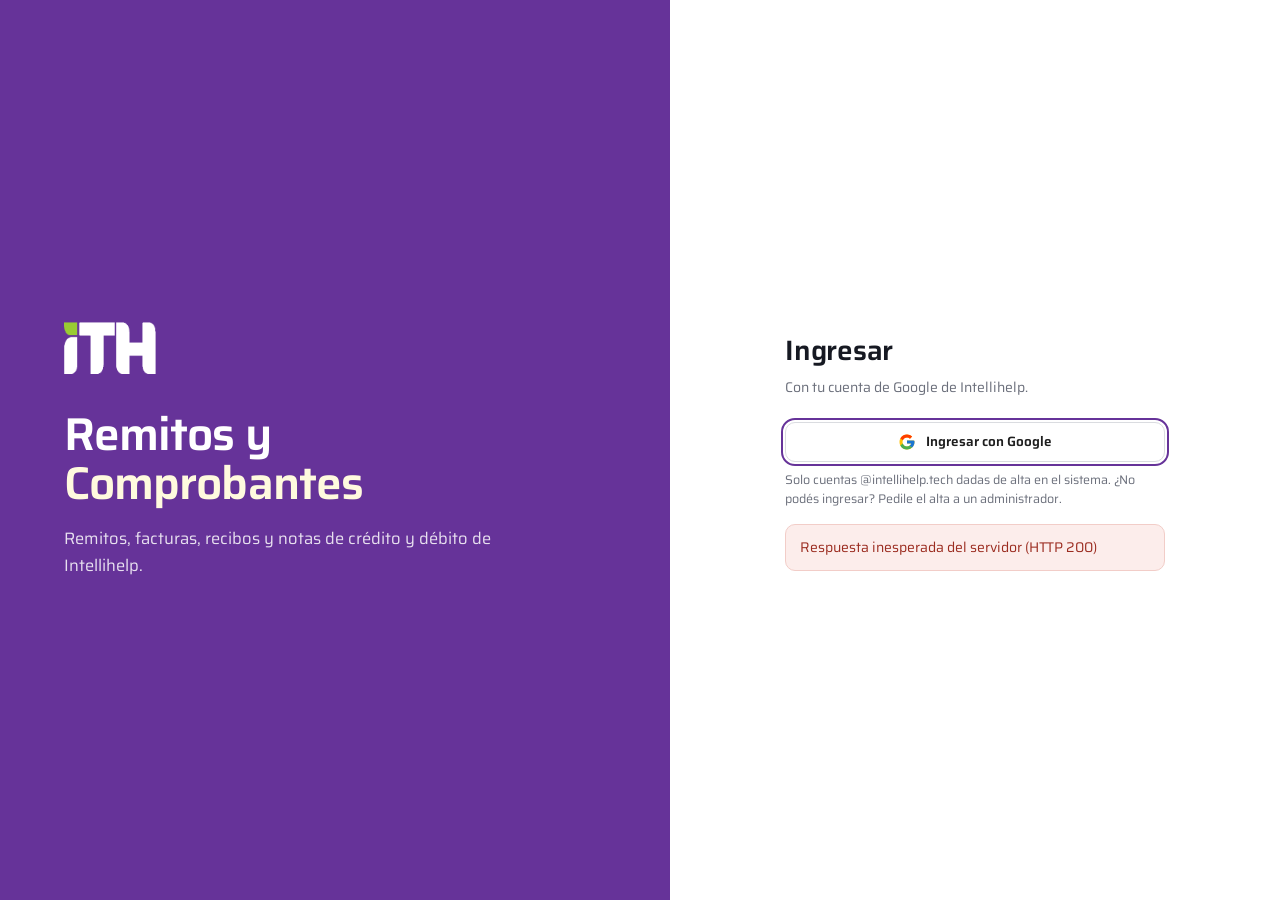
==== commit 4382c1bc: "ARCA: CUIT representado, reglas oficiales de emisión y recibo de cobranza Probado contra ARCA homolo" ====
--- a/app/index.html
+++ b/app/index.html
@@ -180,10 +180,15 @@
                 <option value="">Elegí…</option>
                 <option>Responsable Inscripto</option>
                 <option>Monotributo</option>
+                <option>Monotributista Social</option>
+                <option>Monotributo Trabajador Independiente Promovido</option>
                 <option>Exento</option>
-                <option>No Responsable</option>
                 <option>Consumidor Final</option>
                 <option>Sujeto no categorizado</option>
+                <option>Proveedor del Exterior</option>
+                <option>Cliente del Exterior</option>
+                <option>IVA Liberado - Ley 19.640</option>
+                <option>IVA No Alcanzado</option>
               </select></div>
               <div class="field"><label>Teléfono</label><input type="tel" data-path="cliente.telefono" inputmode="tel" maxlength="40"></div>
               <div class="field full"><label>Domicilio</label><input data-path="cliente.domicilio" maxlength="160"></div>
@@ -478,6 +483,20 @@
       <div class="field full"><label for="cliRazon">Razón social</label><input id="cliRazon" maxlength="160"></div>
       <div class="field"><label for="cliCuit">CUIT</label><input id="cliCuit" inputmode="numeric" pattern="[0-9]{2}-?[0-9]{8}-?[0-9]" maxlength="13" placeholder="30-12345678-9"></div>
       <div class="field"><label for="cliTel">Teléfono</label><input type="tel" id="cliTel" inputmode="tel" maxlength="40"></div>
+      <div class="field full"><label for="cliCond">Condición frente al IVA</label><select id="cliCond">
+                <option value="">Elegí…</option>
+                <option>Responsable Inscripto</option>
+                <option>Monotributo</option>
+                <option>Monotributista Social</option>
+                <option>Monotributo Trabajador Independiente Promovido</option>
+                <option>Exento</option>
+                <option>Consumidor Final</option>
+                <option>Sujeto no categorizado</option>
+                <option>Proveedor del Exterior</option>
+                <option>Cliente del Exterior</option>
+                <option>IVA Liberado - Ley 19.640</option>
+                <option>IVA No Alcanzado</option>
+              </select></div>
       <div class="field full"><label for="cliSenores">Señor/es <span class="note">(opcional)</span></label><input id="cliSenores" maxlength="160"></div>
       <div class="field full"><label for="cliDom">Domicilio</label><input id="cliDom" maxlength="160"></div>
       <div class="field"><label for="cliLoc">Localidad</label><input id="cliLoc" maxlength="80"></div>
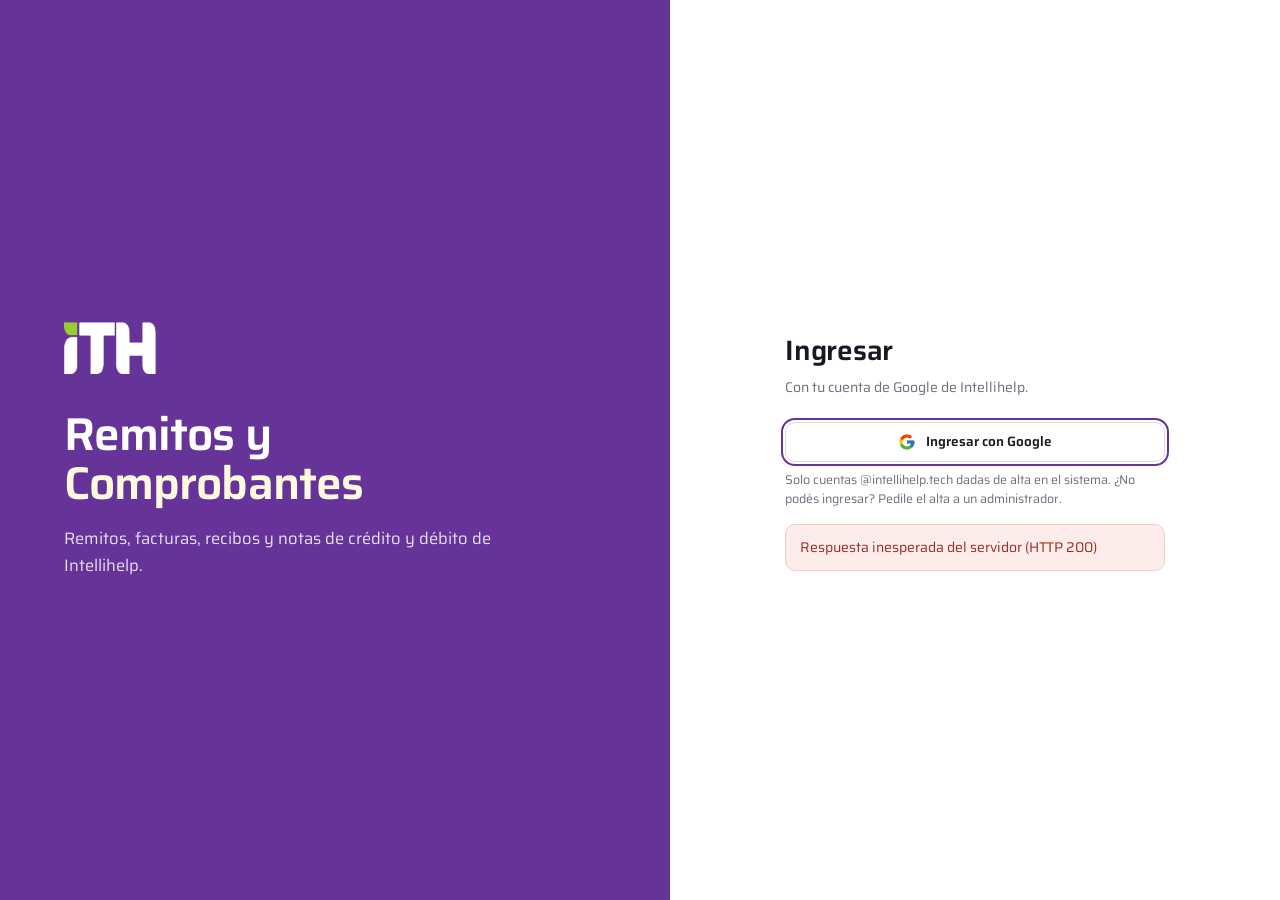
==== commit c3041b3f: "Versión de caché 243" ====
--- a/app/index.html
+++ b/app/index.html
@@ -7,9 +7,9 @@
 <meta name="description" content="Remitos, facturas, recibos y notas de crédito y débito de Intellihelp.">
 <meta name="robots" content="noindex, nofollow">
 <title>Remitos y Comprobantes · Intellihelp</title>
-<link rel="stylesheet" href="css/fuentes.css?v=242">
+<link rel="stylesheet" href="css/fuentes.css?v=243">
 <link rel="icon" href="assets/logos/favicon.png">
-<link rel="stylesheet" href="css/styles.css?v=242">
+<link rel="stylesheet" href="css/styles.css?v=243">
 </head>
 <body data-view="inicio" class="sin-sesion">
 <div class="app">
@@ -329,7 +329,7 @@
             <div class="cfg-alert" id="apiAlert" hidden></div>
             <div class="cfg-actions">
               <button class="btn primary" id="apiSave">Guardar</button>
-              <a class="btn ghost" href="docs/guia-credenciales-arca.pdf?v=242" target="_blank" rel="noopener">Instructivo de alta en ARCA (PDF)</a>
+              <a class="btn ghost" href="docs/guia-credenciales-arca.pdf?v=243" target="_blank" rel="noopener">Instructivo de alta en ARCA (PDF)</a>
             </div>
           </div>
 
@@ -637,10 +637,10 @@
 
 <div class="toast" id="toast" role="status" aria-live="polite"></div>
 
-<script src="js/config.js?v=242"></script>
-<script src="js/calculos.js?v=242"></script>
-<script src="js/lib/qrcode.js?v=242"></script>
-<script src="js/app.js?v=242"></script>
-<script src="js/servidor.js?v=242"></script>
+<script src="js/config.js?v=243"></script>
+<script src="js/calculos.js?v=243"></script>
+<script src="js/lib/qrcode.js?v=243"></script>
+<script src="js/app.js?v=243"></script>
+<script src="js/servidor.js?v=243"></script>
 </body>
 </html>
